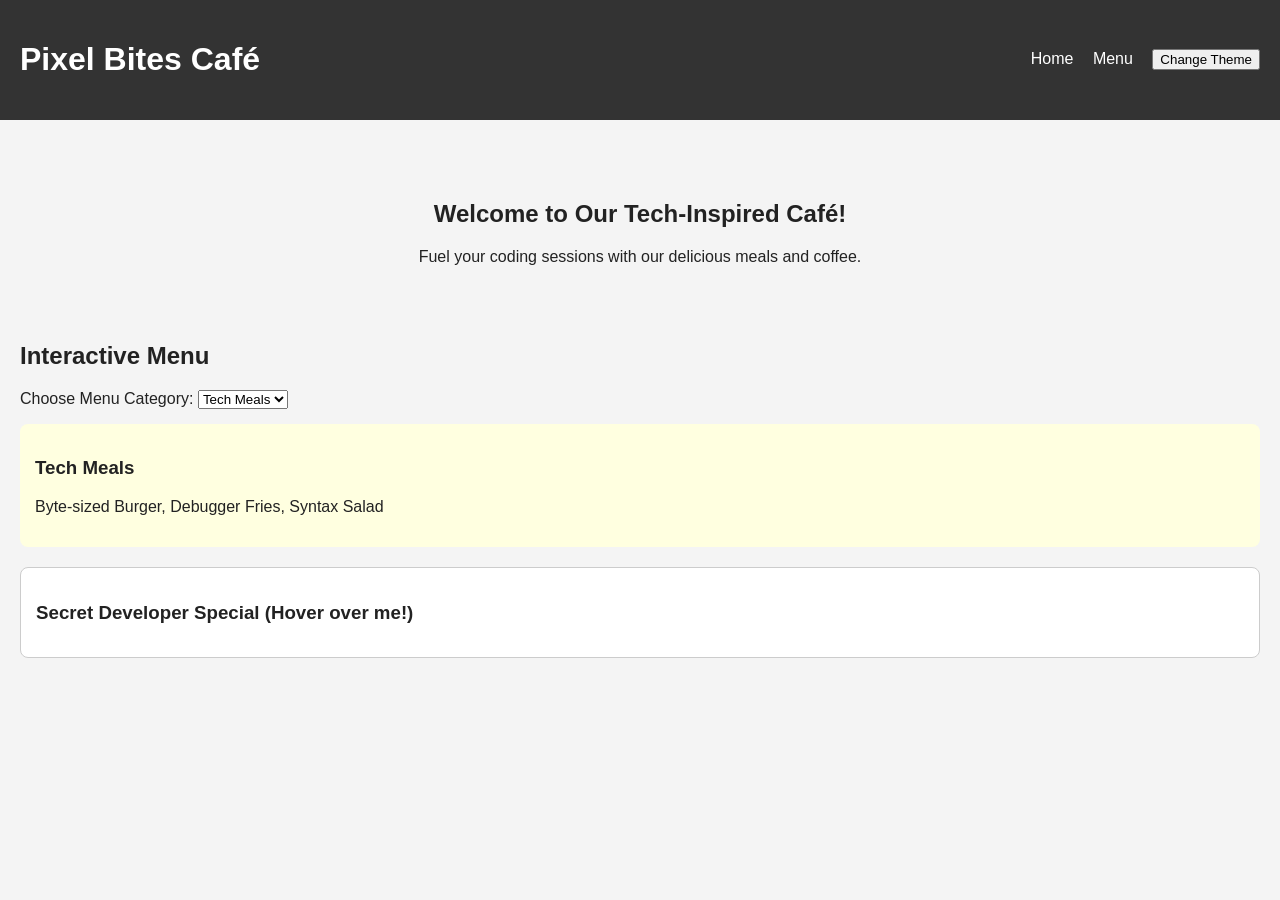
==== index.html @ d7da6fb1 "Add Lab 3 restaurant website files" ====
<!DOCTYPE html>
<html lang="en">
<head>
    <meta charset="UTF-8">
    <meta name="viewport" content="width=device-width, initial-scale=1.0">
    <title>Pixel Bites Café</title>
    <link rel="stylesheet" href="style.css">
</head>
<body>

    <!-- Header & Navigation -->
    <header>
        <h1>Pixel Bites Café</h1>
        <nav>
            <a href="#home">Home</a>
            <a href="#menu">Menu</a>
            <button onclick="toggleDarkMode()">Change Theme</button>
        </nav>
    </header>

    <!-- Home Section -->
    <main id="home">
        <section class="hero">
            <h2 id="headline">Welcome to Our Tech-Inspired Café!</h2>
            <p>Fuel your coding sessions with our delicious meals and coffee.</p>
        </section>

        <!-- Menu Section with Interactive Events -->
        <section id="menu">
            <h2>Interactive Menu</h2>
            
            <!-- Event 1: onchange dropdown -->
            <label for="menuSelect">Choose Menu Category:</label>
            <select id="menuSelect" onchange="changeMenuCategory()">
                <option value="Meals">Tech Meals</option>
                <option value="Drinks">Beverages</option>
            </select>

            <div id="menuDisplay" class="menu-box">
                <h3 id="categoryTitle">Tech Meals</h3>
                <p id="menuItems">Byte-sized Burger, Debugger Fries, Syntax Salad</p>
            </div>

            <!-- Events 2 & 3: onmouseover and onmouseout -->
            <div id="specialCard" class="card" onmouseover="showSecret()" onmouseout="hideSecret()">
                <h3>Secret Developer Special (Hover over me!)</h3>
                <p id="secretText" style="display: none;">Loaded Code-Coffee with Extra RAM-Syrup!</p>
            </div>
        </section>
    </main>

    <!-- External Script Link -->
    <script src="script.js"></script>
</body>
</html>
---- style.css ----
:root {
    --primary-color: #ff5722;
    --secondary-color: #333333;
    --bg-color: #f4f4f4;
    --card-bg: #ffffff;
    --text-color: #222222;
}

body {
    font-family: Arial, sans-serif;
    background-color: var(--bg-color);
    color: var(--text-color);
    margin: 0;
    padding: 0;
}

header {
    background-color: var(--secondary-color);
    color: #ffffff;
    padding: 20px;
    display: flex;
    justify-content: space-between;
    align-items: center;
}

header nav a {
    color: #ffffff;
    margin-right: 15px;
    text-decoration: none;
}

main {
    padding: 20px;
}

.hero {
    text-align: center;
    padding: 40px;
}

.menu-box {
    background-color: lightyellow;
    padding: 15px;
    border-radius: 8px;
    margin-top: 15px;
}

.card {
    background-color: var(--card-bg);
    padding: 15px;
    border: 1px solid #ccc;
    border-radius: 8px;
    margin-top: 20px;
    cursor: pointer;
}
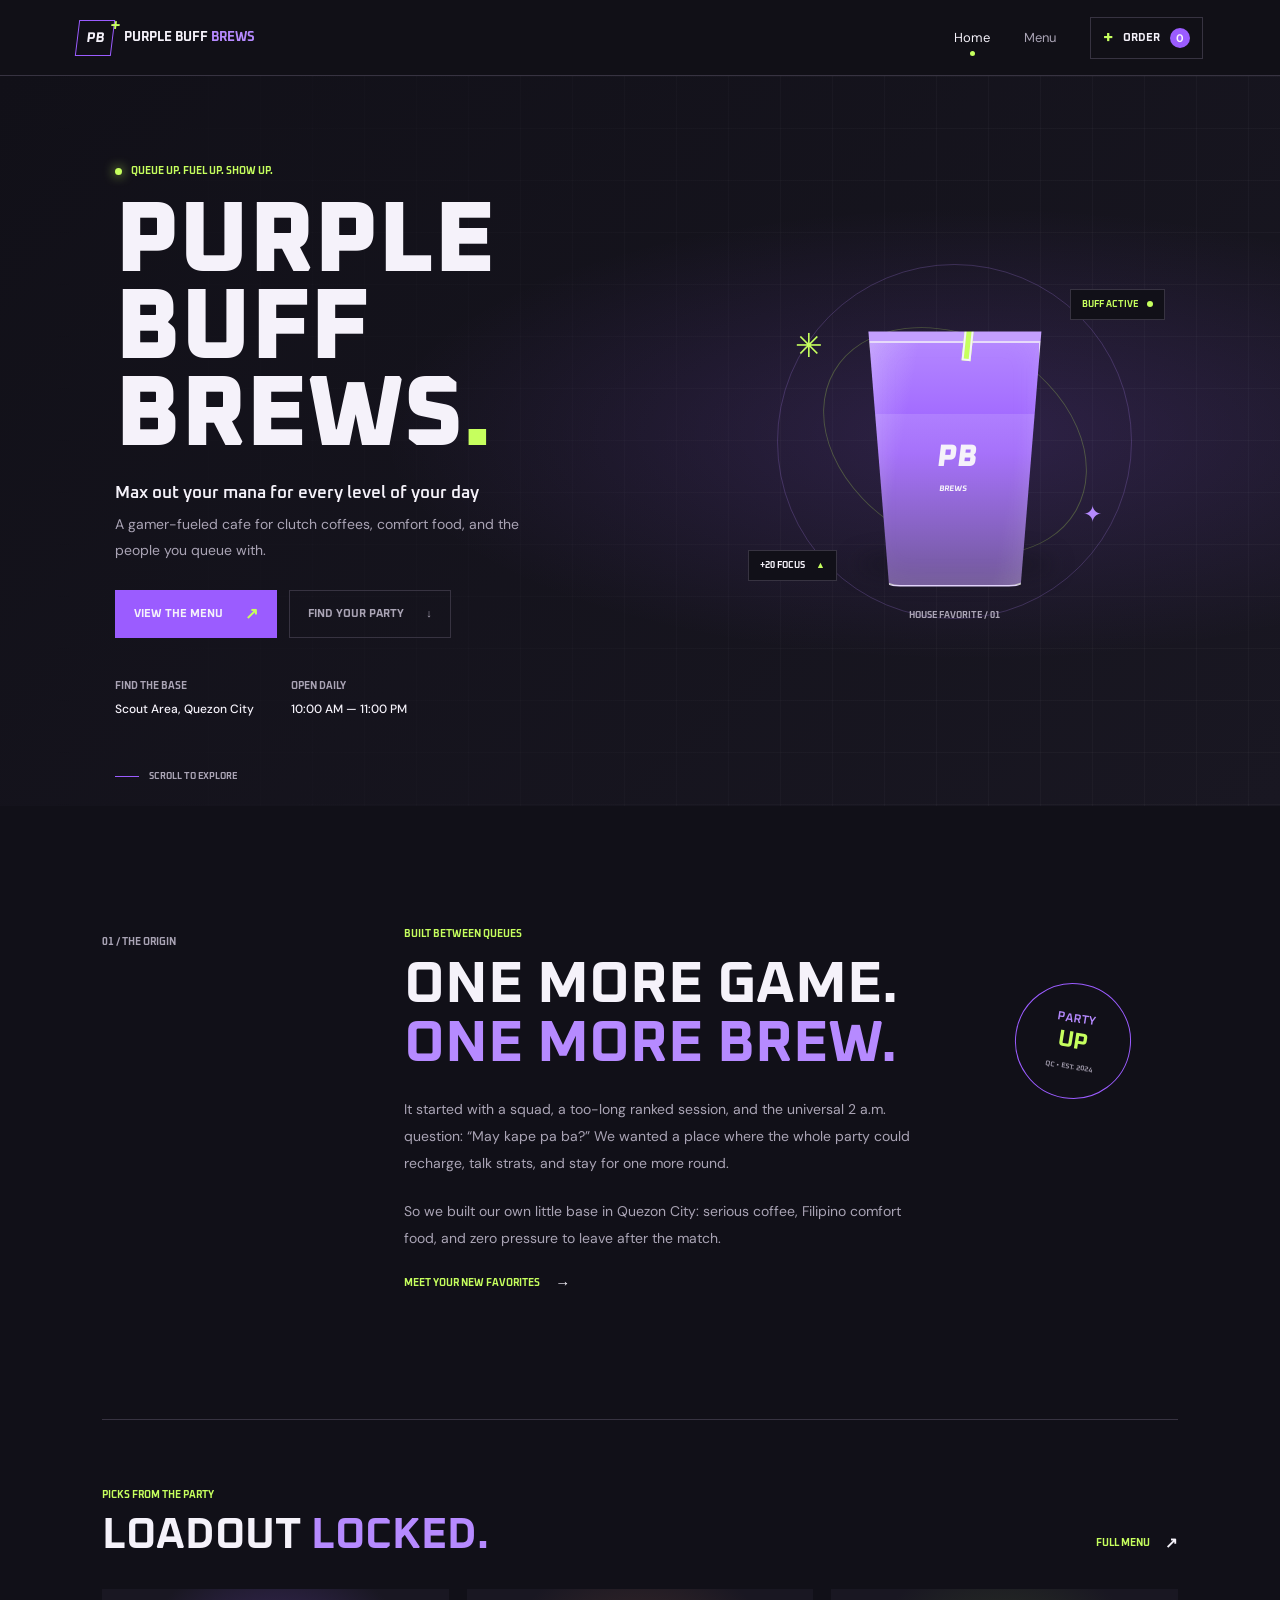
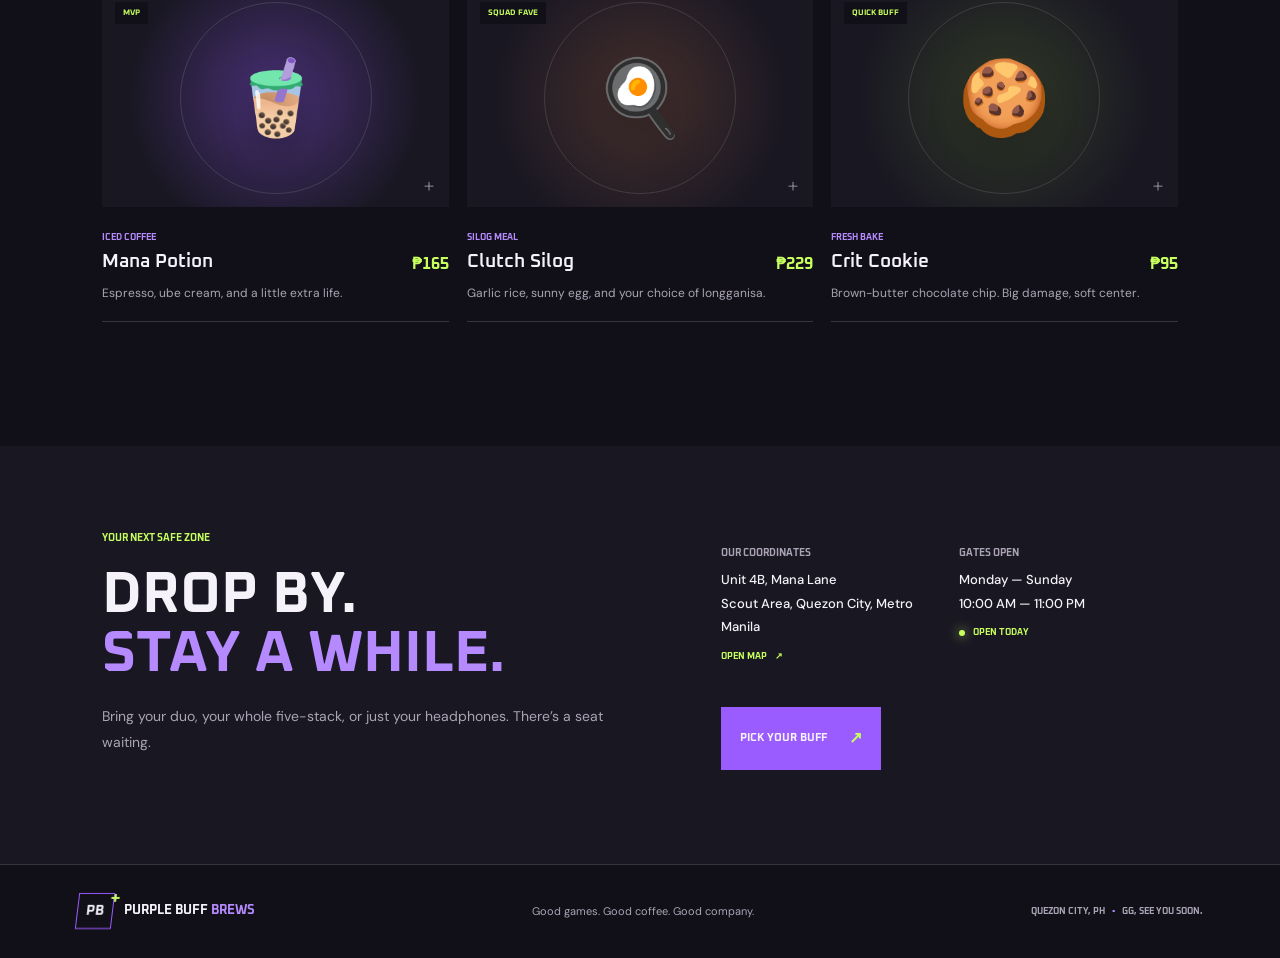
==== commit 9bf54ff7: "Updated hero text, menu categories, product list, checkout styling, and cart actions." ====
--- a/index.html
+++ b/index.html
@@ -3,53 +3,111 @@
 <head>
     <meta charset="UTF-8">
     <meta name="viewport" content="width=device-width, initial-scale=1.0">
-    <title>Pixel Bites Café</title>
+    <meta name="theme-color" content="#111018">
+    <meta name="description" content="Purple Buff Brews is a gamer-fueled cafe in Quezon City. Coffee, comfort food, and one more queue.">
+    <title>Purple Buff Brews | Mana for the next match</title>
+    <link rel="preconnect" href="https://fonts.googleapis.com">
+    <link rel="preconnect" href="https://fonts.gstatic.com" crossorigin>
+    <link href="https://fonts.googleapis.com/css2?family=DM+Sans:wght@400;500;600;700&family=Oxanium:wght@500;600;700;800&display=swap" rel="stylesheet">
     <link rel="stylesheet" href="style.css">
 </head>
 <body>
-
-    <!-- Header & Navigation -->
-    <header>
-        <h1>Pixel Bites Café</h1>
-        <nav>
-            <a href="#home">Home</a>
-            <a href="#menu">Menu</a>
-            <button onclick="toggleDarkMode()">Change Theme</button>
+    <header class="site-header">
+        <a class="brand-lockup" href="index.html" aria-label="Purple Buff Brews home">
+            <span class="brand-mark" aria-hidden="true">PB<span>+</span></span>
+            <span class="brand-name">PURPLE BUFF <b>BREWS</b></span>
+        </a>
+        <button class="nav-toggle" id="nav-toggle" type="button" aria-label="Toggle navigation" aria-expanded="false" onclick="toggleMobileMenu()">
+            <span></span><span></span><span></span>
+        </button>
+        <nav class="site-nav" id="main-nav" aria-label="Main navigation">
+            <a class="nav-link nav-link-active" href="index.html">Home</a>
+            <a class="nav-link" href="menu.html">Menu</a>
+            <a class="nav-cart" href="menu.html#order-panel" aria-label="View your order"><span aria-hidden="true">+</span> ORDER <b id="order-count">0</b></a>
         </nav>
     </header>
 
-    <!-- Home Section -->
-    <main id="home">
-        <section class="hero">
-            <h2 id="headline">Welcome to Our Tech-Inspired Café!</h2>
-            <p>Fuel your coding sessions with our delicious meals and coffee.</p>
+    <main>
+        <section class="hero" id="home">
+            <div class="hero-copy">
+                <p class="eyebrow"><span class="status-dot"></span> QUEUE UP. FUEL UP. SHOW UP.</p>
+                <h1>PURPLE<br><span>BUFF</span> BREWS<span class="hero-period">.</span></h1>
+                <p class="hero-tagline">Max out your mana for every level of your day</p>
+                <p class="hero-description">A gamer-fueled cafe for clutch coffees, comfort food, and the people you queue with.</p>
+                <div class="hero-actions">
+                    <a class="button button-primary" href="menu.html">VIEW THE MENU <span aria-hidden="true">↗</span></a>
+                    <a class="button button-quiet" href="#visit">FIND YOUR PARTY <span aria-hidden="true">↓</span></a>
+                </div>
+                <div class="hero-meta">
+                    <div><span class="meta-label">FIND THE BASE</span><strong>Scout Area, Quezon City</strong></div>
+                    <div><span class="meta-label">OPEN DAILY</span><strong>10:00 AM — 11:00 PM</strong></div>
+                </div>
+            </div>
+            <div class="hero-art" aria-label="Illustration of an iced purple cafe drink" role="img">
+                <div class="art-orbit orbit-one"></div><div class="art-orbit orbit-two"></div>
+                <span class="art-spark spark-one">✳</span><span class="art-spark spark-two">✦</span>
+                <span class="art-label label-top">BUFF ACTIVE <i></i></span>
+                <div class="drink-shadow"></div>
+                <div class="drink-cup"><div class="cup-lid"></div><div class="cup-straw"></div><div class="cup-logo">PB<br><small>BREWS</small></div><div class="cup-drink"></div></div>
+                <span class="art-label label-bottom">+20 FOCUS <b>▲</b></span>
+                <span class="art-caption">HOUSE FAVORITE / 01</span>
+            </div>
+            <a class="scroll-cue" href="#story"><span></span> SCROLL TO EXPLORE</a>
         </section>
 
-        <!-- Menu Section with Interactive Events -->
-        <section id="menu">
-            <h2>Interactive Menu</h2>
-            
-            <!-- Event 1: onchange dropdown -->
-            <label for="menuSelect">Choose Menu Category:</label>
-            <select id="menuSelect" onchange="changeMenuCategory()">
-                <option value="Meals">Tech Meals</option>
-                <option value="Drinks">Beverages</option>
-            </select>
+        <section class="story-section section-shell" id="story">
+            <div class="section-index">01 / THE ORIGIN</div>
+            <div class="story-content">
+                <p class="eyebrow">BUILT BETWEEN QUEUES</p>
+                <h2>ONE MORE GAME.<br><span>ONE MORE BREW.</span></h2>
+                <p>It started with a squad, a too-long ranked session, and the universal 2 a.m. question: “May kape pa ba?” We wanted a place where the whole party could recharge, talk strats, and stay for one more round.</p>
+                <p>So we built our own little base in Quezon City: serious coffee, Filipino comfort food, and zero pressure to leave after the match.</p>
+                <a class="text-link" href="menu.html">MEET YOUR NEW FAVORITES <span aria-hidden="true">→</span></a>
+            </div>
+            <div class="story-stamp" aria-hidden="true"><span>PARTY</span><b>UP</b><small>QC • EST. 2024</small></div>
+        </section>
 
-            <div id="menuDisplay" class="menu-box">
-                <h3 id="categoryTitle">Tech Meals</h3>
-                <p id="menuItems">Byte-sized Burger, Debugger Fries, Syntax Salad</p>
+        <section class="featured-section section-shell" id="featured">
+            <div class="section-heading">
+                <div><p class="eyebrow">PICKS FROM THE PARTY</p><h2>LOADOUT <span>LOCKED.</span></h2></div>
+                <a class="text-link" href="menu.html">FULL MENU <span aria-hidden="true">↗</span></a>
             </div>
+            <div class="featured-grid">
+                <a class="featured-card" href="menu.html#mana-potion">
+                    <div class="featured-visual visual-coffee"><span class="visual-tag">MVP</span><span class="food-emoji" aria-hidden="true">🧋</span><span class="visual-crosshair" aria-hidden="true">+</span></div>
+                    <div class="featured-info"><div><span class="item-type">ICED COFFEE</span><h3>Mana Potion</h3></div><span class="item-price">₱165</span></div>
+                    <p>Espresso, ube cream, and a little extra life.</p>
+                </a>
+                <a class="featured-card" href="menu.html#clutch-silog">
+                    <div class="featured-visual visual-meal"><span class="visual-tag">SQUAD FAVE</span><span class="food-emoji" aria-hidden="true">🍳</span><span class="visual-crosshair" aria-hidden="true">+</span></div>
+                    <div class="featured-info"><div><span class="item-type">SILOG MEAL</span><h3>Clutch Silog</h3></div><span class="item-price">₱229</span></div>
+                    <p>Garlic rice, sunny egg, and your choice of longganisa.</p>
+                </a>
+                <a class="featured-card" href="menu.html#crit-cookie">
+                    <div class="featured-visual visual-snack"><span class="visual-tag">QUICK BUFF</span><span class="food-emoji" aria-hidden="true">🍪</span><span class="visual-crosshair" aria-hidden="true">+</span></div>
+                    <div class="featured-info"><div><span class="item-type">FRESH BAKE</span><h3>Crit Cookie</h3></div><span class="item-price">₱95</span></div>
+                    <p>Brown-butter chocolate chip. Big damage, soft center.</p>
+                </a>
+            </div>
+        </section>
 
-            <!-- Events 2 & 3: onmouseover and onmouseout -->
-            <div id="specialCard" class="card" onmouseover="showSecret()" onmouseout="hideSecret()">
-                <h3>Secret Developer Special (Hover over me!)</h3>
-                <p id="secretText" style="display: none;">Loaded Code-Coffee with Extra RAM-Syrup!</p>
+        <section class="visit-section" id="visit">
+            <div class="visit-inner section-shell">
+                <div class="visit-copy"><p class="eyebrow">YOUR NEXT SAFE ZONE</p><h2>DROP BY.<br><span>STAY A WHILE.</span></h2><p>Bring your duo, your whole five-stack, or just your headphones. There’s a seat waiting.</p></div>
+                <div class="visit-details">
+                    <div class="detail-block"><span class="meta-label">OUR COORDINATES</span><strong>Unit 4B, Mana Lane<br>Scout Area, Quezon City, Metro Manila</strong><a href="https://maps.google.com/?q=Scout+Area+Quezon+City" target="_blank" rel="noreferrer">OPEN MAP <span aria-hidden="true">↗</span></a></div>
+                    <div class="detail-block"><span class="meta-label">GATES OPEN</span><strong>Monday — Sunday<br>10:00 AM — 11:00 PM</strong><span class="open-note"><i></i> OPEN TODAY</span></div>
+                    <a class="button button-primary visit-button" href="menu.html">PICK YOUR BUFF <span aria-hidden="true">↗</span></a>
+                </div>
             </div>
         </section>
     </main>
 
-    <!-- External Script Link -->
+    <footer class="site-footer">
+        <a class="brand-lockup" href="index.html" aria-label="Purple Buff Brews home"><span class="brand-mark" aria-hidden="true">PB<span>+</span></span><span class="brand-name">PURPLE BUFF <b>BREWS</b></span></a>
+        <p>Good games. Good coffee. Good company.</p>
+        <span class="footer-note">QUEZON CITY, PH <b>•</b> GG, SEE YOU SOON.</span>
+    </footer>
     <script src="script.js"></script>
 </body>
 </html>
--- a/style.css
+++ b/style.css
@@ -1,55 +1,285 @@
 :root {
-    --primary-color: #ff5722;
-    --secondary-color: #333333;
-    --bg-color: #f4f4f4;
-    --card-bg: #ffffff;
-    --text-color: #222222;
+    --color-purple: #9b5cff;
+    --color-purple-bright: #b68aff;
+    --color-bg: #111018;
+    --color-bg-raised: #191722;
+    --color-card: #1d1a27;
+    --color-accent: #c6ff5e;
+    --color-accent-warm: #ff9b70;
+    --color-text: #f5f2fa;
+    --color-muted: #aaa4b5;
+    --color-line: #373341;
+    --color-grid: color-mix(in srgb, var(--color-text) 3%, transparent);
+    --font-display: 'Oxanium', sans-serif;
+    --font-body: 'DM Sans', sans-serif;
+    --radius-small: 4px;
+    --radius-card: 8px;
+    --shadow-glow: 0 0 32px color-mix(in srgb, var(--color-purple) 24%, transparent);
+    --content-width: 1180px;
 }
 
-body {
-    font-family: Arial, sans-serif;
-    background-color: var(--bg-color);
-    color: var(--text-color);
-    margin: 0;
-    padding: 0;
+* { box-sizing: border-box; }
+html { scroll-behavior: smooth; scroll-padding-top: 86px; }
+body { margin: 0; background: var(--color-bg); color: var(--color-text); font-family: var(--font-body); animation: page-enter 600ms ease both; }
+a { color: inherit; text-decoration: none; }
+button, input, select { font: inherit; }
+button, a, input, select { -webkit-tap-highlight-color: transparent; }
+::selection { background: var(--color-purple); color: var(--color-text); }
+
+.site-header { position: sticky; z-index: 20; top: 0; display: flex; align-items: center; justify-content: space-between; min-height: 76px; padding: 0 max(6vw, calc((100vw - var(--content-width)) / 2)); border-bottom: 1px solid var(--color-line); background: color-mix(in srgb, var(--color-bg) 94%, transparent); backdrop-filter: blur(16px); }
+.brand-lockup { display: inline-flex; align-items: center; gap: 11px; }
+.brand-mark { position: relative; display: grid; place-items: center; width: 36px; height: 36px; border: 1px solid var(--color-purple); color: var(--color-text); font: 700 14px var(--font-display); transform: skew(-7deg); }
+.brand-mark span { position: absolute; top: -8px; right: -7px; color: var(--color-accent); font: 700 17px var(--font-body); }
+.brand-name { font: 700 13px var(--font-display); letter-spacing: 0; }
+.brand-name b { color: var(--color-purple-bright); }
+.site-nav { display: flex; align-items: center; gap: 34px; }
+.nav-link { color: var(--color-muted); font-size: 13px; transition: color 180ms ease; }
+.nav-link:hover, .nav-link-active { color: var(--color-text); }
+.nav-link-active::after { display: block; width: 5px; height: 5px; margin: 5px auto -10px; border-radius: 50%; background: var(--color-accent); content: ''; }
+.nav-cart { display: inline-flex; align-items: center; gap: 10px; padding: 10px 12px; border: 1px solid var(--color-line); color: var(--color-text); font: 700 11px var(--font-display); }
+.nav-cart > span { color: var(--color-accent); font-size: 18px; line-height: 10px; }
+.nav-cart b { display: grid; place-items: center; min-width: 20px; height: 20px; border-radius: 50%; background: var(--color-purple); font: 700 11px var(--font-body); }
+.nav-toggle { display: none; }
+
+.hero { position: relative; display: flex; align-items: center; justify-content: space-between; gap: 50px; min-height: min(730px, calc(100vh - 76px)); padding: 76px max(9vw, calc((100vw - var(--content-width)) / 2)); overflow: hidden; background: radial-gradient(ellipse at 76% 49%, color-mix(in srgb, var(--color-purple) 18%, transparent), transparent 43%), linear-gradient(135deg, var(--color-bg), var(--color-bg-raised)); }
+.hero::before { position: absolute; inset: 0; background-image: linear-gradient(var(--color-grid) 1px, transparent 1px), linear-gradient(90deg, var(--color-grid) 1px, transparent 1px); background-size: 52px 52px; mask-image: linear-gradient(90deg, transparent, var(--color-text) 75%); content: ''; pointer-events: none; }
+.hero-copy { position: relative; z-index: 1; width: min(56%, 610px); }
+.eyebrow, .meta-label, .item-type, .section-index { color: var(--color-muted); font: 700 10px var(--font-display); letter-spacing: 0; }
+.eyebrow { display: flex; align-items: center; gap: 9px; margin: 0 0 21px; color: var(--color-accent); }
+.status-dot, .open-note i { width: 7px; height: 7px; border-radius: 50%; background: var(--color-accent); box-shadow: 0 0 12px var(--color-accent); }
+.hero h1 { margin: 0; font: 800 clamp(56px, 8vw, 100px)/.87 var(--font-display); letter-spacing: 0; }
+.hero h1 > span:first-child { color: var(--color-purple-bright); }
+.hero-period { color: var(--color-accent); }
+.hero-tagline { margin: 23px 0 8px; color: var(--color-text); font: 600 17px var(--font-display); }
+.hero-description { max-width: 420px; margin: 0; color: var(--color-muted); font-size: 14px; line-height: 1.8; }
+.hero-actions { display: flex; flex-wrap: wrap; gap: 12px; margin-top: 27px; }
+.button { display: inline-flex; align-items: center; justify-content: center; gap: 22px; min-height: 48px; padding: 0 18px; border: 1px solid transparent; font: 700 11px var(--font-display); transition: transform 180ms ease, box-shadow 180ms ease, background 180ms ease; }
+.button:hover { transform: translateY(-3px); box-shadow: var(--shadow-glow); }
+.button-primary { background: var(--color-purple); color: var(--color-text); }
+.button-primary:hover { background: var(--color-purple-bright); }
+.button-primary span { color: var(--color-accent); font-size: 16px; }
+.button-quiet { border-color: var(--color-line); color: var(--color-muted); }
+.button-quiet:hover { border-color: var(--color-purple); color: var(--color-text); }
+.hero-meta { display: flex; gap: 37px; margin-top: 42px; }
+.hero-meta > div, .detail-block { display: flex; flex-direction: column; gap: 8px; }
+.hero-meta strong { font-size: 12px; font-weight: 500; }
+.hero-art { position: relative; display: grid; place-items: center; flex: 0 0 40%; min-height: 425px; }
+.art-orbit { position: absolute; width: min(31vw, 355px); aspect-ratio: 1; border: 1px solid color-mix(in srgb, var(--color-purple-bright) 22%, transparent); border-radius: 50%; }
+.orbit-two { width: min(25vw, 280px); border-color: color-mix(in srgb, var(--color-accent) 25%, transparent); transform: rotate(30deg) scaleY(.74); }
+.drink-shadow { position: absolute; bottom: 77px; width: 200px; height: 25px; border-radius: 50%; background: color-mix(in srgb, var(--color-bg) 45%, transparent); filter: blur(11px); }
+.drink-cup { position: relative; z-index: 1; width: 173px; height: 255px; margin-top: 36px; border: 2px solid color-mix(in srgb, var(--color-text) 69%, transparent); border-top: 0; border-radius: 10px 10px 32px 32px; background: linear-gradient(100deg, color-mix(in srgb, var(--color-text) 25%, transparent), transparent 24% 78%, color-mix(in srgb, var(--color-text) 13%, transparent)), linear-gradient(180deg, var(--color-purple-bright), var(--color-purple) 48%, color-mix(in srgb, var(--color-purple) 60%, var(--color-bg))); box-shadow: 24px 32px 50px color-mix(in srgb, var(--color-bg) 35%, transparent), inset 0 0 30px color-mix(in srgb, var(--color-text) 10%, transparent); clip-path: polygon(0 0,100% 0,88% 100%,12% 100%); }
+.cup-drink { position: absolute; inset: 82px 0 0; background: linear-gradient(180deg, color-mix(in srgb, var(--color-text) 14%, transparent), color-mix(in srgb, var(--color-accent) 14%, transparent)); }
+.cup-lid { position: absolute; top: -9px; left: -4%; width: 108%; height: 20px; border: 2px solid color-mix(in srgb, var(--color-text) 72%, transparent); border-radius: 5px; background: color-mix(in srgb, var(--color-purple-bright) 80%, var(--color-text)); }
+.cup-straw { position: absolute; z-index: 2; top: -76px; left: 57%; width: 9px; height: 105px; border: 2px solid var(--color-text); background: var(--color-accent); transform: rotate(6deg); }
+.cup-logo { position: absolute; z-index: 3; top: 114px; left: 50%; color: var(--color-text); font: 800 31px/.8 var(--font-display); text-align: center; transform: translateX(-50%) skew(-7deg); }
+.cup-logo small { font: 700 8px var(--font-display); }
+.art-label { position: absolute; z-index: 2; padding: 9px 11px; border: 1px solid var(--color-line); background: var(--color-bg); font: 700 9px var(--font-display); }
+.label-top { top: 60px; right: 0; color: var(--color-accent); }
+.label-top i { display: inline-block; width: 6px; height: 6px; margin-left: 7px; border-radius: 50%; background: var(--color-accent); }
+.label-bottom { bottom: 73px; left: 3px; color: var(--color-text); }
+.label-bottom b { margin-left: 9px; color: var(--color-accent); }
+.art-spark { position: absolute; color: var(--color-accent); }
+.spark-one { top: 95px; left: 12%; font-size: 33px; }
+.spark-two { right: 15%; bottom: 125px; color: var(--color-purple-bright); font-size: 23px; }
+.art-caption { position: absolute; bottom: 33px; color: var(--color-muted); font: 700 9px var(--font-display); }
+.scroll-cue { position: absolute; bottom: 24px; left: max(9vw, calc((100vw - var(--content-width)) / 2)); display: flex; align-items: center; gap: 10px; color: var(--color-muted); font: 700 9px var(--font-display); }
+.scroll-cue span { width: 24px; height: 1px; background: var(--color-purple); }
+
+.section-shell { width: min(var(--content-width), 84%); margin: 0 auto; }
+.story-section { position: relative; display: grid; grid-template-columns: 1fr 2fr .8fr; gap: 40px; align-items: start; padding-top: 122px; padding-bottom: 126px; }
+.section-index { padding-top: 8px; }
+.story-content { max-width: 630px; }
+.story-content .eyebrow { margin-bottom: 15px; }
+.story-content h2, .section-heading h2, .visit-copy h2, .menu-intro h1 { margin: 0; font: 700 clamp(36px, 5vw, 58px)/1.02 var(--font-display); }
+.story-content h2 span, .section-heading h2 span, .visit-copy h2 span { color: var(--color-purple-bright); }
+.story-content > p:not(.eyebrow), .visit-copy > p:not(.eyebrow) { max-width: 530px; color: var(--color-muted); font-size: 14px; line-height: 1.9; }
+.story-content > p:not(.eyebrow) { margin: 22px 0 0; }
+.text-link { display: inline-flex; align-items: center; gap: 15px; margin-top: 23px; color: var(--color-accent); font: 700 10px var(--font-display); }
+.text-link span { color: var(--color-text); font-size: 15px; transition: transform 180ms ease; }
+.text-link:hover span { transform: translateX(4px); }
+.story-stamp { display: flex; flex-direction: column; align-items: center; justify-content: center; width: 116px; height: 116px; margin: 55px auto 0; border: 1px solid var(--color-purple); border-radius: 50%; color: var(--color-purple-bright); font: 600 12px var(--font-display); transform: rotate(9deg); }
+.story-stamp b { color: var(--color-accent); font-size: 23px; }
+.story-stamp small { margin-top: 6px; color: var(--color-muted); font-size: 7px; }
+.featured-section { padding-top: 69px; padding-bottom: 124px; border-top: 1px solid var(--color-line); }
+.section-heading { display: flex; align-items: end; justify-content: space-between; margin-bottom: 31px; }
+.section-heading .eyebrow { margin-bottom: 12px; }
+.section-heading h2 { font-size: 43px; }
+.section-heading > .text-link { margin-bottom: 5px; }
+.featured-grid { display: grid; grid-template-columns: repeat(3, 1fr); gap: 18px; }
+.featured-card { min-width: 0; padding-bottom: 18px; border-bottom: 1px solid var(--color-line); transition: transform 200ms ease, border-color 200ms ease; }
+.featured-card:hover { transform: translateY(-5px); border-color: var(--color-purple); }
+.featured-visual { position: relative; display: grid; place-items: center; min-height: 218px; overflow: hidden; }
+.featured-visual::before { position: absolute; width: 190px; height: 190px; border: 1px solid color-mix(in srgb, var(--color-text) 13%, transparent); border-radius: 50%; content: ''; }
+.visual-coffee { background: radial-gradient(circle at center, color-mix(in srgb, var(--color-purple) 42%, var(--color-bg)), var(--color-bg-raised) 72%); }
+.visual-meal { background: radial-gradient(circle at center, color-mix(in srgb, var(--color-accent-warm) 23%, var(--color-bg)), var(--color-bg-raised) 72%); }
+.visual-snack { background: radial-gradient(circle at center, color-mix(in srgb, var(--color-accent) 18%, var(--color-bg)), var(--color-bg-raised) 72%); }
+.food-emoji { position: relative; z-index: 1; font-size: 74px; filter: drop-shadow(0 15px 16px color-mix(in srgb, var(--color-bg) 35%, transparent)); transition: transform 200ms ease; }
+.featured-card:hover .food-emoji { transform: scale(1.09) rotate(-5deg); }
+.visual-tag { position: absolute; top: 13px; left: 13px; padding: 6px 8px; background: var(--color-bg); color: var(--color-accent); font: 700 8px var(--font-display); }
+.visual-crosshair { position: absolute; right: 15px; bottom: 9px; color: color-mix(in srgb, var(--color-text) 45%, transparent); font: 300 20px var(--font-body); }
+.featured-info { display: flex; align-items: end; justify-content: space-between; gap: 10px; margin-top: 17px; }
+.item-type { color: var(--color-purple-bright); font-size: 9px; }
+.featured-info h3 { margin: 5px 0 0; font: 600 19px var(--font-display); }
+.item-price { color: var(--color-accent); font: 700 16px var(--font-display); white-space: nowrap; }
+.featured-card > p { margin: 10px 0 0; color: var(--color-muted); font-size: 12px; line-height: 1.6; }
+
+.visit-section { background: var(--color-bg-raised); }
+.visit-inner { display: grid; grid-template-columns: 1.2fr 1fr; gap: 70px; padding-top: 86px; padding-bottom: 94px; }
+.visit-copy h2 { font-size: clamp(40px, 5vw, 58px); }
+.visit-copy > p:not(.eyebrow) { margin-top: 18px; }
+.visit-details { display: grid; grid-template-columns: 1fr 1fr; gap: 30px 20px; padding-top: 15px; }
+.detail-block strong { font-size: 13px; font-weight: 500; line-height: 1.8; }
+.detail-block a, .open-note { color: var(--color-accent); font: 700 9px var(--font-display); }
+.detail-block a { margin-top: 4px; }
+.detail-block a span { margin-left: 6px; }
+.open-note { display: flex; align-items: center; gap: 8px; margin-top: 4px; }
+.open-note i { width: 6px; height: 6px; }
+.visit-button { grid-column: 1 / -1; justify-self: start; }
+.site-footer { display: flex; align-items: center; justify-content: space-between; gap: 20px; min-height: 94px; padding: 20px max(6vw, calc((100vw - var(--content-width)) / 2)); border-top: 1px solid var(--color-line); }
+.site-footer > p { color: var(--color-muted); font-size: 11px; }
+.footer-note { color: var(--color-muted); font: 700 9px var(--font-display); }
+.footer-note b { padding: 0 5px; color: var(--color-purple-bright); }
+
+.menu-main { min-height: 70vh; }
+.menu-intro { display: flex; align-items: end; justify-content: space-between; gap: 30px; padding-top: 76px; padding-bottom: 39px; }
+.menu-intro .eyebrow { margin-bottom: 14px; }
+.menu-intro h1 { font-size: clamp(48px, 7vw, 76px); }
+.menu-intro h1 span { color: var(--color-purple-bright); }
+.menu-intro > p { max-width: 310px; margin: 0 0 4px; color: var(--color-muted); font-size: 13px; line-height: 1.8; }
+.menu-controls { display: flex; align-items: center; justify-content: space-between; gap: 16px; padding: 17px 0; border-top: 1px solid var(--color-line); border-bottom: 1px solid var(--color-line); }
+.control-group { display: flex; align-items: center; gap: 10px; }
+.control-group label { color: var(--color-muted); font: 700 9px var(--font-display); }
+.control-group select, .control-group input { height: 40px; border: 1px solid var(--color-line); border-radius: var(--radius-small); outline: 0; background: var(--color-bg-raised); color: var(--color-text); }
+.control-group select { min-width: 142px; padding: 0 28px 0 11px; }
+.control-group input { width: 205px; padding: 0 12px; font-size: 12px; }
+.control-group input::placeholder { color: var(--color-muted); }
+.control-group select:focus, .control-group input:focus, .search-active { border-color: var(--color-purple) !important; box-shadow: 0 0 0 2px color-mix(in srgb, var(--color-purple) 13%, transparent); }
+.filter-status { min-height: 13px; margin: 17px 0 13px; color: var(--color-muted); font: 600 10px var(--font-display); }
+.menu-grid { display: grid; grid-template-columns: repeat(3, minmax(0, 1fr)); gap: 16px; padding-bottom: 55px; }
+.menu-card { display: flex; flex-direction: column; min-width: 0; overflow: hidden; border: 1px solid var(--color-line); border-radius: var(--radius-card); background: var(--color-card); transition: transform 180ms ease, border-color 180ms ease, box-shadow 180ms ease; }
+.menu-card:hover, .menu-card.card-hovered { transform: translateY(-5px); border-color: var(--color-purple); box-shadow: var(--shadow-glow); }
+.menu-card[hidden] { display: none; }
+.menu-card-art { position: relative; display: grid; place-items: center; min-height: 146px; overflow: hidden; background: radial-gradient(circle at 50% 58%, color-mix(in srgb, var(--color-purple) 38%, transparent), transparent 55%), var(--color-bg-raised); }
+.menu-card-art::after { position: absolute; width: 112px; height: 112px; border: 1px solid color-mix(in srgb, var(--color-text) 16%, transparent); border-radius: 50%; content: ''; }
+.menu-card-art > span:first-child { position: relative; z-index: 1; font-size: 57px; filter: drop-shadow(0 12px 10px color-mix(in srgb, var(--color-bg) 35%, transparent)); transition: transform 180ms ease; }
+.menu-card:hover .menu-card-art > span:first-child { transform: scale(1.1) rotate(-4deg); }
+.card-category { position: absolute; z-index: 2; top: 11px; left: 11px; padding: 5px 7px; background: var(--color-bg); color: var(--color-purple-bright); font: 700 8px var(--font-display); }
+.menu-card-body { display: flex; flex: 1; flex-direction: column; padding: 15px; }
+.menu-card-heading { display: flex; align-items: start; justify-content: space-between; gap: 8px; }
+.menu-card h2 { margin: 0; font: 600 17px var(--font-display); }
+.menu-card-price { color: var(--color-accent); font: 700 14px var(--font-display); white-space: nowrap; }
+.menu-card-description { max-height: 0; margin: 0; overflow: hidden; color: var(--color-muted); font-size: 11px; line-height: 1.6; opacity: 0; transition: max-height 180ms ease, opacity 180ms ease, margin 180ms ease; }
+.menu-card-description.description-visible { max-height: 58px; margin-top: 9px; opacity: 1; }
+.menu-card-action { display: flex; align-items: center; justify-content: space-between; gap: 10px; margin-top: auto; padding-top: 16px; }
+.menu-card-action > span { color: var(--color-muted); font: 600 9px var(--font-display); }
+.add-button, .clear-button, .checkout-button { min-height: 34px; padding: 0 10px; border: 1px solid var(--color-purple); border-radius: var(--radius-small); background: transparent; color: var(--color-text); font: 700 9px var(--font-display); cursor: pointer; transition: background 180ms ease, color 180ms ease, transform 180ms ease; }
+.add-button:hover, .menu-card.item-added .add-button { background: var(--color-purple); color: var(--color-text); }
+.add-button:active, .clear-button:active, .checkout-button:active { transform: scale(.96); }
+.order-panel { display: flex; align-items: center; justify-content: space-between; gap: 20px; margin-bottom: 79px; padding: 20px 24px; border: 1px solid var(--color-line); background: var(--color-bg-raised); transition: border-color 180ms ease; }
+.order-panel.order-cleared { border-color: var(--color-accent); }
+.order-copy { display: flex; align-items: center; gap: 16px; }
+.order-icon { display: grid; place-items: center; width: 40px; height: 40px; background: var(--color-purple); color: var(--color-accent); font: 700 19px var(--font-display); }
+.order-copy h2 { margin: 0 0 3px; font: 600 15px var(--font-display); }
+.order-copy p { margin: 0; color: var(--color-muted); font-size: 11px; }
+.order-totals { display: flex; align-items: center; gap: 20px; }
+.order-total { color: var(--color-accent); font: 700 20px var(--font-display); }
+.order-actions { display: flex; align-items: center; gap: 10px; }
+.checkout-button { border-color: var(--color-accent); background: color-mix(in srgb, var(--color-accent) 12%, transparent); color: var(--color-text); box-shadow: none; }
+.checkout-button:hover { background: var(--color-accent); color: var(--color-bg); }
+.clear-button { border-color: color-mix(in srgb, var(--color-line) 72%, var(--color-text) 28%); background: rgba(255, 255, 255, 0.02); color: var(--color-text); }
+.clear-button:hover { border-color: var(--color-accent-warm); background: rgba(255, 255, 255, 0.04); color: var(--color-text); }
+.order-feedback { min-height: 16px; color: var(--color-muted); font-size: 10px; opacity: 0; transition: opacity 180ms ease; }
+.order-feedback.feedback-visible { color: var(--color-accent); opacity: 1; }
+
+@keyframes page-enter { from { opacity: 0; transform: translateY(8px); } to { opacity: 1; transform: translateY(0); } }
+
+@media (max-width: 850px) {
+    .site-header { padding-right: 5%; padding-left: 5%; }
+    .hero { gap: 20px; padding-right: 7%; padding-left: 7%; }
+    .hero-copy { width: 57%; }
+    .hero-art { flex-basis: 38%; transform: scale(.88); }
+    .hero h1 { font-size: clamp(54px, 9vw, 76px); }
+    .section-shell { width: 88%; }
+    .story-section { grid-template-columns: .55fr 2fr .65fr; gap: 22px; }
+    .story-stamp { width: 94px; height: 94px; }
+    .menu-grid { grid-template-columns: repeat(2, minmax(0, 1fr)); }
 }
 
-header {
-    background-color: var(--secondary-color);
-    color: #ffffff;
-    padding: 20px;
-    display: flex;
-    justify-content: space-between;
-    align-items: center;
+@media (max-width: 600px) {
+    html { scroll-padding-top: 70px; }
+    .site-header { min-height: 66px; }
+    .brand-mark { width: 32px; height: 32px; }
+    .brand-name { font-size: 11px; }
+    .nav-toggle { display: flex; flex-direction: column; justify-content: center; gap: 5px; width: 40px; height: 40px; padding: 9px; border: 1px solid var(--color-line); background: transparent; }
+    .nav-toggle span { width: 100%; height: 2px; background: var(--color-text); transition: transform 180ms ease, opacity 180ms ease; }
+    .nav-toggle.toggle-active span:first-child { transform: translateY(7px) rotate(45deg); }
+    .nav-toggle.toggle-active span:nth-child(2) { opacity: 0; }
+    .nav-toggle.toggle-active span:last-child { transform: translateY(-7px) rotate(-45deg); }
+    .site-nav { position: absolute; top: 65px; right: 0; left: 0; display: none; flex-direction: column; align-items: stretch; gap: 0; padding: 8px 5% 17px; border-bottom: 1px solid var(--color-line); background: var(--color-bg); }
+    .site-nav.nav-open { display: flex; animation: page-enter 160ms ease both; }
+    .nav-link { padding: 13px 0; border-bottom: 1px solid var(--color-line); }
+    .nav-link-active::after { display: none; }
+    .nav-cart { justify-content: space-between; margin-top: 12px; }
+    .hero { min-height: auto; flex-direction: column; align-items: stretch; gap: 4px; padding: 59px 7% 74px; }
+    .hero-copy { width: 100%; }
+    .hero h1 { font-size: clamp(57px, 16vw, 82px); }
+    .hero-tagline { margin-top: 18px; font-size: 15px; }
+    .hero-description { max-width: 355px; font-size: 13px; }
+    .hero-meta { gap: 25px; margin-top: 28px; }
+    .hero-meta strong { font-size: 10px; }
+    .hero-meta .meta-label { font-size: 8px; }
+    .hero-art { flex: auto; min-height: 320px; margin: 6px 0 0; transform: scale(.83); }
+    .art-orbit { width: 270px; }
+    .orbit-two { width: 215px; }
+    .drink-shadow { bottom: 47px; }
+    .label-top { top: 27px; right: 5%; }
+    .label-bottom { bottom: 48px; left: 5%; }
+    .art-caption { bottom: 10px; }
+    .scroll-cue { bottom: 19px; left: 7%; }
+    .section-shell { width: 86%; }
+    .story-section { grid-template-columns: 1fr; gap: 17px; padding-top: 73px; padding-bottom: 77px; }
+    .story-stamp { position: absolute; right: 0; bottom: 53px; width: 78px; height: 78px; margin: 0; }
+    .story-stamp b { font-size: 17px; }
+    .story-stamp small { font-size: 6px; }
+    .story-content { padding-right: 6px; }
+    .story-content h2 { font-size: 39px; }
+    .story-content > p:not(.eyebrow), .visit-copy > p:not(.eyebrow) { font-size: 13px; }
+    .featured-section { padding-top: 55px; padding-bottom: 75px; }
+    .section-heading { align-items: start; gap: 8px; }
+    .section-heading h2 { font-size: 32px; }
+    .section-heading > .text-link { gap: 7px; margin-top: 22px; font-size: 8px; white-space: nowrap; }
+    .featured-grid { grid-template-columns: 1fr; gap: 25px; }
+    .featured-visual { min-height: 190px; }
+    .visit-inner { grid-template-columns: 1fr; gap: 29px; padding-top: 64px; padding-bottom: 66px; }
+    .visit-copy h2 { font-size: 42px; }
+    .visit-details { gap: 24px 12px; }
+    .detail-block strong { font-size: 11px; }
+    .site-footer { flex-wrap: wrap; justify-content: space-between; gap: 12px; padding: 22px 7%; }
+    .site-footer > p { order: 3; width: 100%; margin: 0; }
+    .footer-note { font-size: 8px; }
+    .menu-intro { flex-direction: column; align-items: start; gap: 15px; padding-top: 54px; padding-bottom: 25px; }
+    .menu-intro h1 { font-size: 54px; }
+    .menu-intro > p { font-size: 12px; }
+    .menu-controls { flex-wrap: wrap; align-items: stretch; padding: 13px 0; }
+    .control-group { flex: 1 1 100%; justify-content: space-between; }
+    .control-group select { flex: 1; }
+    .control-group input { width: 72%; }
+    .menu-grid { grid-template-columns: 1fr; gap: 12px; }
+    .menu-card { display: grid; grid-template-columns: 112px 1fr; }
+    .menu-card-art { min-height: 100%; }
+    .menu-card-art::after { width: 80px; height: 80px; }
+    .menu-card-art > span:first-child { font-size: 43px; }
+    .menu-card-body { padding: 12px; }
+    .menu-card h2 { font-size: 15px; }
+    .menu-card-price { font-size: 12px; }
+    .menu-card-description { max-height: 58px; margin-top: 7px; opacity: 1; }
+    .menu-card-action { padding-top: 11px; }
+    .menu-card-action > span { font-size: 8px; }
+    .add-button { padding: 0 8px; font-size: 8px; }
+    .order-panel { align-items: start; flex-direction: column; margin-bottom: 54px; padding: 17px; }
+    .order-totals { width: 100%; justify-content: space-between; }
 }
 
-header nav a {
-    color: #ffffff;
-    margin-right: 15px;
-    text-decoration: none;
-}
-
-main {
-    padding: 20px;
-}
-
-.hero {
-    text-align: center;
-    padding: 40px;
-}
-
-.menu-box {
-    background-color: lightyellow;
-    padding: 15px;
-    border-radius: 8px;
-    margin-top: 15px;
-}
-
-.card {
-    background-color: var(--card-bg);
-    padding: 15px;
-    border: 1px solid #ccc;
-    border-radius: 8px;
-    margin-top: 20px;
-    cursor: pointer;
+@media (prefers-reduced-motion: reduce) {
+    *, *::before, *::after { scroll-behavior: auto !important; animation-duration: .01ms !important; animation-iteration-count: 1 !important; transition-duration: .01ms !important; }
 }
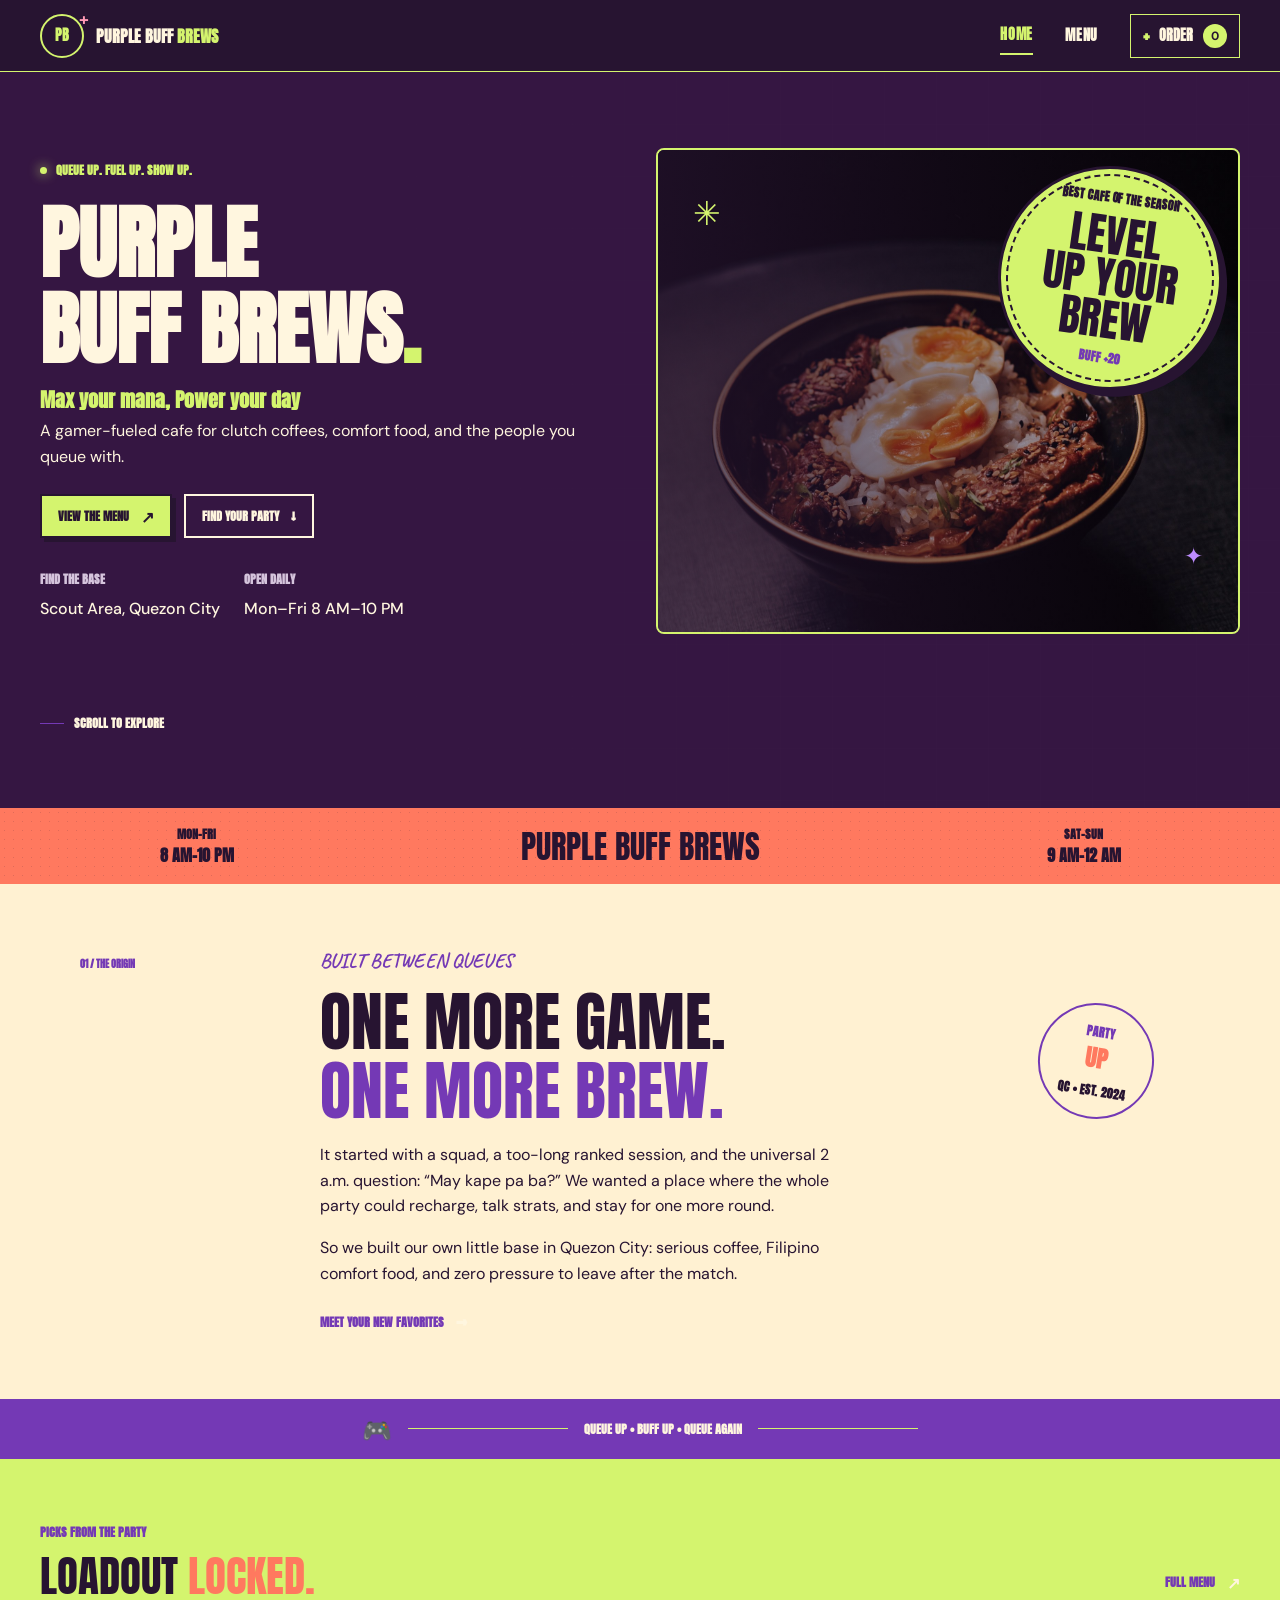
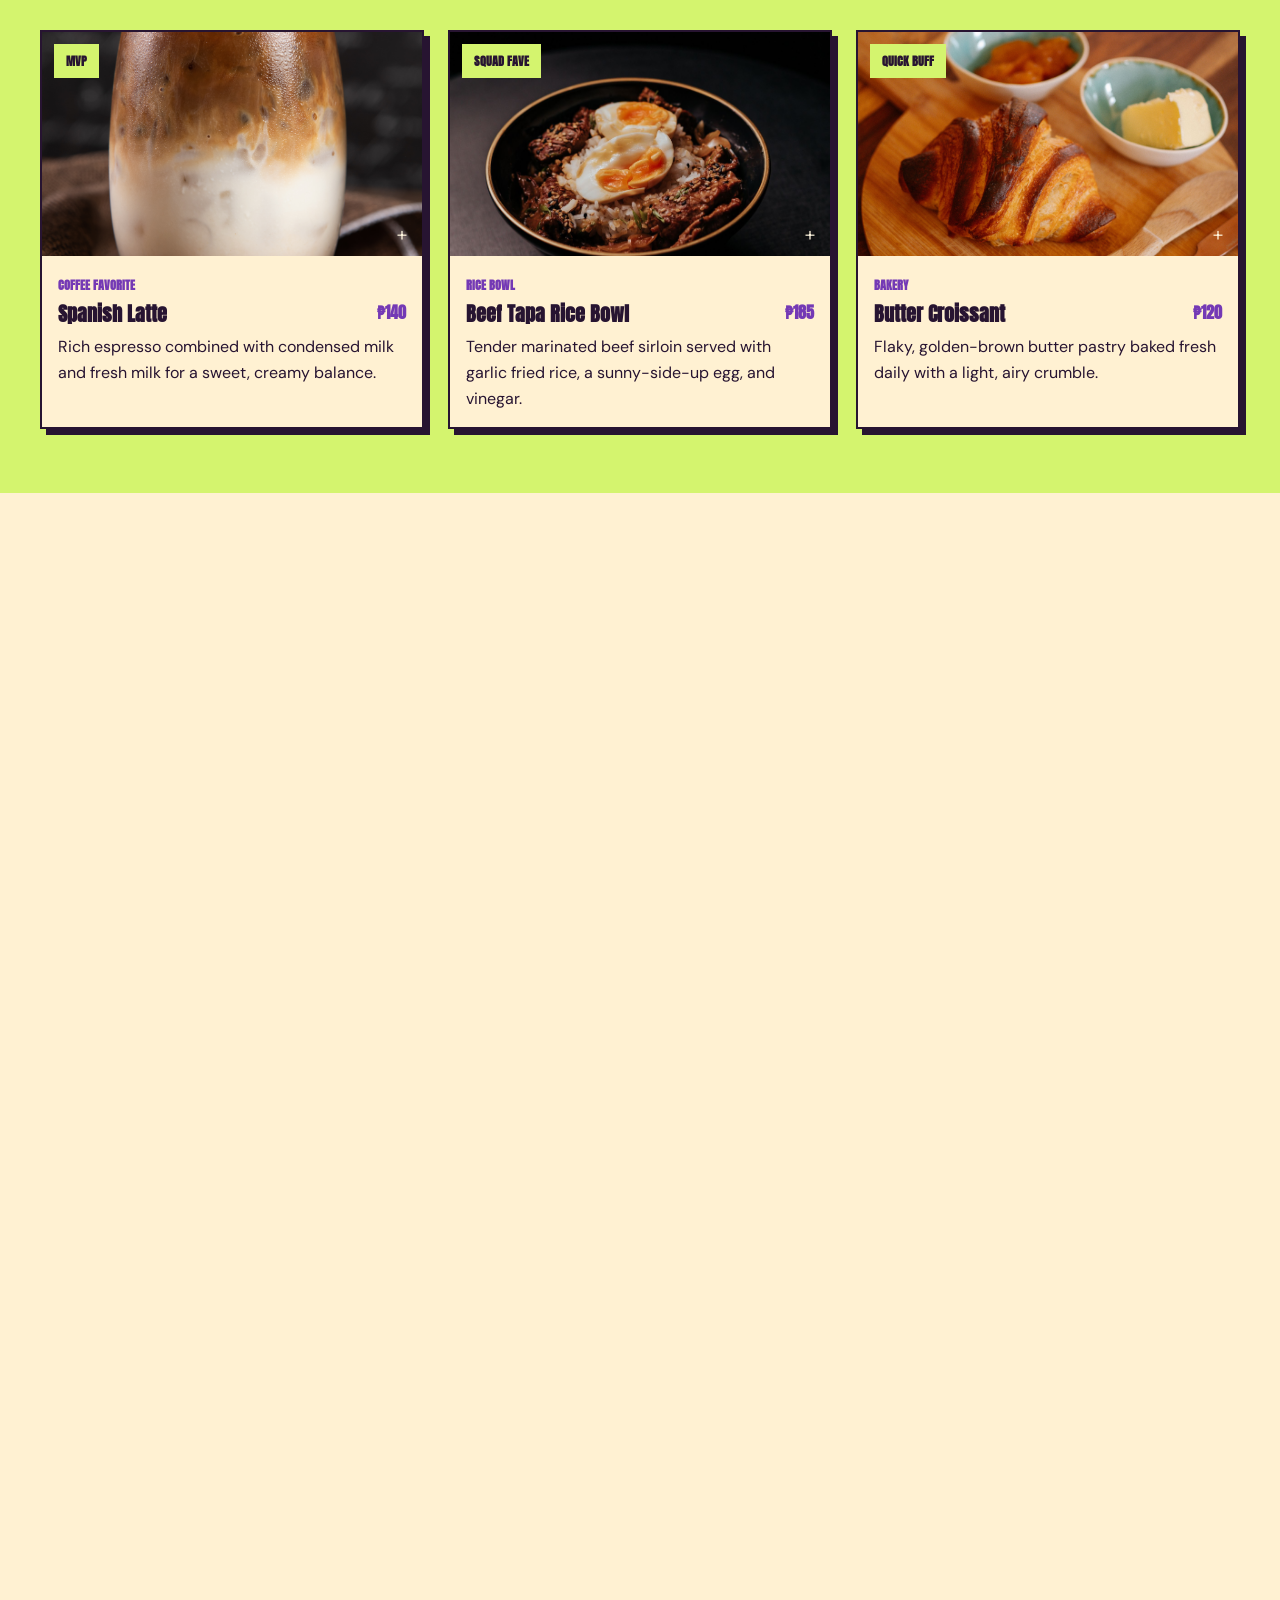
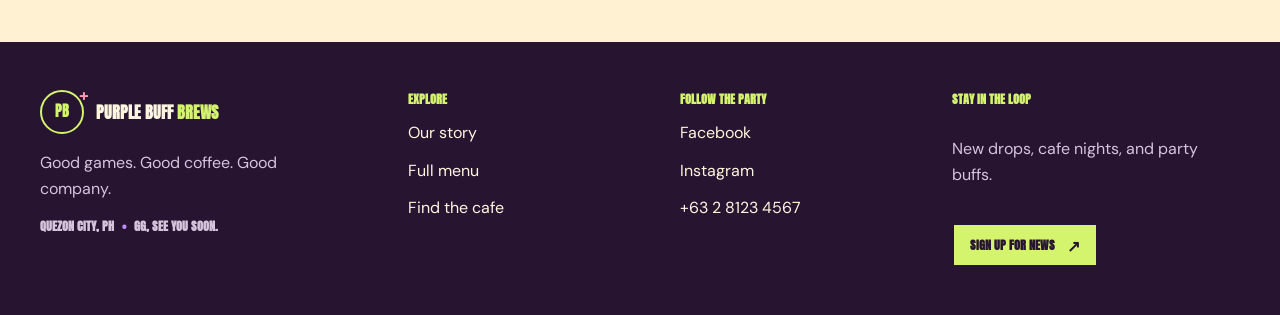
==== commit bc605a44: "Updated typography and hero tagline." ====
--- a/index.html
+++ b/index.html
@@ -3,12 +3,12 @@
 <head>
     <meta charset="UTF-8">
     <meta name="viewport" content="width=device-width, initial-scale=1.0">
-    <meta name="theme-color" content="#111018">
+    <meta name="theme-color" content="#241333">
     <meta name="description" content="Purple Buff Brews is a gamer-fueled cafe in Quezon City. Coffee, comfort food, and one more queue.">
     <title>Purple Buff Brews | Mana for the next match</title>
     <link rel="preconnect" href="https://fonts.googleapis.com">
     <link rel="preconnect" href="https://fonts.gstatic.com" crossorigin>
-    <link href="https://fonts.googleapis.com/css2?family=DM+Sans:wght@400;500;600;700&family=Oxanium:wght@500;600;700;800&display=swap" rel="stylesheet">
+    <link href="https://fonts.googleapis.com/css2?family=Anton&family=Caveat:wght@600;700&family=DM+Sans:wght@400;500;600;700&display=swap" rel="stylesheet">
     <link rel="stylesheet" href="style.css">
 </head>
 <body>
@@ -32,7 +32,7 @@
             <div class="hero-copy">
                 <p class="eyebrow"><span class="status-dot"></span> QUEUE UP. FUEL UP. SHOW UP.</p>
                 <h1>PURPLE<br><span>BUFF</span> BREWS<span class="hero-period">.</span></h1>
-                <p class="hero-tagline">Max out your mana for every level of your day</p>
+                <p class="hero-tagline">Max your mana, Power your day</p>
                 <p class="hero-description">A gamer-fueled cafe for clutch coffees, comfort food, and the people you queue with.</p>
                 <div class="hero-actions">
                     <a class="button button-primary" href="menu.html">VIEW THE MENU <span aria-hidden="true">↗</span></a>
@@ -40,19 +40,20 @@
                 </div>
                 <div class="hero-meta">
                     <div><span class="meta-label">FIND THE BASE</span><strong>Scout Area, Quezon City</strong></div>
-                    <div><span class="meta-label">OPEN DAILY</span><strong>10:00 AM — 11:00 PM</strong></div>
+                    <div><span class="meta-label">OPEN DAILY</span><strong>Mon–Fri 8 AM–10 PM</strong></div>
                 </div>
             </div>
-            <div class="hero-art" aria-label="Illustration of an iced purple cafe drink" role="img">
-                <div class="art-orbit orbit-one"></div><div class="art-orbit orbit-two"></div>
-                <span class="art-spark spark-one">✳</span><span class="art-spark spark-two">✦</span>
-                <span class="art-label label-top">BUFF ACTIVE <i></i></span>
-                <div class="drink-shadow"></div>
-                <div class="drink-cup"><div class="cup-lid"></div><div class="cup-straw"></div><div class="cup-logo">PB<br><small>BREWS</small></div><div class="cup-drink"></div></div>
-                <span class="art-label label-bottom">+20 FOCUS <b>▲</b></span>
-                <span class="art-caption">HOUSE FAVORITE / 01</span>
+            <div class="hero-art">
+                <img class="hero-photo" src="images/Meals/Beef Tapa Rice Bowl.jpg" alt="Beef tapa rice bowl served with garlic rice and egg">
+                <div class="hero-shade" aria-hidden="true"></div>
+                <div class="hero-badge"><span>BEST CAFE OF THE SEASON</span><strong>LEVEL<br>UP YOUR<br>BREW</strong><small>BUFF +20</small></div>
+                <span class="art-spark spark-one" aria-hidden="true">✳</span><span class="art-spark spark-two" aria-hidden="true">✦</span>
             </div>
             <a class="scroll-cue" href="#story"><span></span> SCROLL TO EXPLORE</a>
+        </section>
+
+        <section class="hours-ribbon" aria-label="Cafe hours">
+            <span>MON–FRI <b>8 AM–10 PM</b></span><strong>PURPLE BUFF BREWS</strong><span>SAT–SUN <b>9 AM–12 AM</b></span>
         </section>
 
         <section class="story-section section-shell" id="story">
@@ -67,27 +68,37 @@
             <div class="story-stamp" aria-hidden="true"><span>PARTY</span><b>UP</b><small>QC • EST. 2024</small></div>
         </section>
 
+        <div class="party-divider" aria-hidden="true"><span>🎮</span><i></i><span>QUEUE UP • BUFF UP • QUEUE AGAIN</span><i></i></div>
+
         <section class="featured-section section-shell" id="featured">
             <div class="section-heading">
                 <div><p class="eyebrow">PICKS FROM THE PARTY</p><h2>LOADOUT <span>LOCKED.</span></h2></div>
                 <a class="text-link" href="menu.html">FULL MENU <span aria-hidden="true">↗</span></a>
             </div>
             <div class="featured-grid">
-                <a class="featured-card" href="menu.html#mana-potion">
-                    <div class="featured-visual visual-coffee"><span class="visual-tag">MVP</span><span class="food-emoji" aria-hidden="true">🧋</span><span class="visual-crosshair" aria-hidden="true">+</span></div>
-                    <div class="featured-info"><div><span class="item-type">ICED COFFEE</span><h3>Mana Potion</h3></div><span class="item-price">₱165</span></div>
-                    <p>Espresso, ube cream, and a little extra life.</p>
+                <a class="featured-card" href="menu.html#spanish-latte">
+                    <div class="featured-visual visual-coffee"><img src="images/drinks/spanish latte.jpg" alt="Spanish latte with espresso and fresh milk"><span class="visual-tag">MVP</span><span class="visual-crosshair" aria-hidden="true">+</span></div>
+                    <div class="featured-info"><div><span class="item-type">COFFEE FAVORITE</span><h3>Spanish Latte</h3></div><span class="item-price">₱140</span></div>
+                    <p>Rich espresso combined with condensed milk and fresh milk for a sweet, creamy balance.</p>
                 </a>
-                <a class="featured-card" href="menu.html#clutch-silog">
-                    <div class="featured-visual visual-meal"><span class="visual-tag">SQUAD FAVE</span><span class="food-emoji" aria-hidden="true">🍳</span><span class="visual-crosshair" aria-hidden="true">+</span></div>
-                    <div class="featured-info"><div><span class="item-type">SILOG MEAL</span><h3>Clutch Silog</h3></div><span class="item-price">₱229</span></div>
-                    <p>Garlic rice, sunny egg, and your choice of longganisa.</p>
+                <a class="featured-card" href="menu.html#beef-tapa-rice-bowl">
+                    <div class="featured-visual visual-meal"><img src="images/Meals/Beef Tapa Rice Bowl.jpg" alt="Beef tapa rice bowl with garlic rice, egg, and vinegar"><span class="visual-tag">SQUAD FAVE</span><span class="visual-crosshair" aria-hidden="true">+</span></div>
+                    <div class="featured-info"><div><span class="item-type">RICE BOWL</span><h3>Beef Tapa Rice Bowl</h3></div><span class="item-price">₱185</span></div>
+                    <p>Tender marinated beef sirloin served with garlic fried rice, a sunny-side-up egg, and vinegar.</p>
                 </a>
-                <a class="featured-card" href="menu.html#crit-cookie">
-                    <div class="featured-visual visual-snack"><span class="visual-tag">QUICK BUFF</span><span class="food-emoji" aria-hidden="true">🍪</span><span class="visual-crosshair" aria-hidden="true">+</span></div>
-                    <div class="featured-info"><div><span class="item-type">FRESH BAKE</span><h3>Crit Cookie</h3></div><span class="item-price">₱95</span></div>
-                    <p>Brown-butter chocolate chip. Big damage, soft center.</p>
+                <a class="featured-card" href="menu.html#butter-croissant">
+                    <div class="featured-visual visual-snack"><img src="images/Snacks/Butter Croissant.jpg" alt="Golden butter croissant baked fresh"><span class="visual-tag">QUICK BUFF</span><span class="visual-crosshair" aria-hidden="true">+</span></div>
+                    <div class="featured-info"><div><span class="item-type">BAKERY</span><h3>Butter Croissant</h3></div><span class="item-price">₱120</span></div>
+                    <p>Flaky, golden-brown butter pastry baked fresh daily with a light, airy crumble.</p>
                 </a>
+            </div>
+        </section>
+
+        <section class="photo-strip" aria-label="Cafe favorites">
+            <div class="photo-strip-heading"><p class="eyebrow">A LOOK AT THE LOADOUT</p><h2>BUILT FOR THE <span>LONG GAME.</span></h2></div>
+            <div class="photo-carousel" id="photo-carousel">
+                <img id="carousel-image" src="images/drinks/spanish latte.jpg" alt="Spanish latte with a smooth espresso and milk finish">
+                <div class="carousel-caption"><span id="carousel-caption">01 / SPANISH LATTE</span><div class="carousel-controls"><button id="carousel-previous" type="button" aria-label="Previous cafe photo">←</button><button id="carousel-next" type="button" aria-label="Next cafe photo">→</button></div></div>
             </div>
         </section>
 
@@ -96,17 +107,19 @@
                 <div class="visit-copy"><p class="eyebrow">YOUR NEXT SAFE ZONE</p><h2>DROP BY.<br><span>STAY A WHILE.</span></h2><p>Bring your duo, your whole five-stack, or just your headphones. There’s a seat waiting.</p></div>
                 <div class="visit-details">
                     <div class="detail-block"><span class="meta-label">OUR COORDINATES</span><strong>Unit 4B, Mana Lane<br>Scout Area, Quezon City, Metro Manila</strong><a href="https://maps.google.com/?q=Scout+Area+Quezon+City" target="_blank" rel="noreferrer">OPEN MAP <span aria-hidden="true">↗</span></a></div>
-                    <div class="detail-block"><span class="meta-label">GATES OPEN</span><strong>Monday — Sunday<br>10:00 AM — 11:00 PM</strong><span class="open-note"><i></i> OPEN TODAY</span></div>
-                    <a class="button button-primary visit-button" href="menu.html">PICK YOUR BUFF <span aria-hidden="true">↗</span></a>
+                    <div class="detail-block"><span class="meta-label">CALL THE PARTY</span><strong><a href="tel:+63281234567">+63 2 8123 4567</a></strong><span class="open-note"><i></i> READY FOR PICKUP</span></div>
+                    <div class="detail-block"><span class="meta-label">GATES OPEN</span><strong>Mon–Fri 8:00 AM–10:00 PM<br>Sat–Sun 9:00 AM–12:00 AM</strong></div>
+                    <div class="visit-actions"><a class="button button-outline" href="menu.html#order-panel">ORDER PICK UP <span aria-hidden="true">↗</span></a><a class="button button-outline" href="mailto:hello@purplebuffbrews.example?subject=Table%20reservation">RESERVE A TABLE <span aria-hidden="true">↗</span></a></div>
                 </div>
             </div>
         </section>
     </main>
 
     <footer class="site-footer">
-        <a class="brand-lockup" href="index.html" aria-label="Purple Buff Brews home"><span class="brand-mark" aria-hidden="true">PB<span>+</span></span><span class="brand-name">PURPLE BUFF <b>BREWS</b></span></a>
-        <p>Good games. Good coffee. Good company.</p>
-        <span class="footer-note">QUEZON CITY, PH <b>•</b> GG, SEE YOU SOON.</span>
+        <div class="footer-brand"><a class="brand-lockup" href="index.html" aria-label="Purple Buff Brews home"><span class="brand-mark" aria-hidden="true">PB<span>+</span></span><span class="brand-name">PURPLE BUFF <b>BREWS</b></span></a><p>Good games. Good coffee. Good company.</p><span class="footer-note">QUEZON CITY, PH <b>•</b> GG, SEE YOU SOON.</span></div>
+        <div class="footer-links"><strong>EXPLORE</strong><a href="index.html#story">Our story</a><a href="menu.html">Full menu</a><a href="index.html#visit">Find the cafe</a></div>
+        <div class="footer-links"><strong>FOLLOW THE PARTY</strong><a href="https://www.facebook.com/" target="_blank" rel="noreferrer">Facebook</a><a href="https://www.instagram.com/" target="_blank" rel="noreferrer">Instagram</a><a href="tel:+63281234567">+63 2 8123 4567</a></div>
+        <div class="footer-signup"><strong>STAY IN THE LOOP</strong><p>New drops, cafe nights, and party buffs.</p><a class="button button-primary" href="mailto:hello@purplebuffbrews.example?subject=Buff%20newsletter">SIGN UP FOR NEWS <span aria-hidden="true">↗</span></a></div>
     </footer>
     <script src="script.js"></script>
 </body>
--- a/style.css
+++ b/style.css
@@ -1,21 +1,46 @@
 :root {
-    --color-purple: #9b5cff;
-    --color-purple-bright: #b68aff;
-    --color-bg: #111018;
-    --color-bg-raised: #191722;
-    --color-card: #1d1a27;
-    --color-accent: #c6ff5e;
-    --color-accent-warm: #ff9b70;
-    --color-text: #f5f2fa;
-    --color-muted: #aaa4b5;
-    --color-line: #373341;
+    --color-purple: #7439b5;
+    --color-purple-bright: #bd8cff;
+    --color-bg: #241333;
+    --color-bg-raised: #3a1b4c;
+    --color-card: #fff1d2;
+    --color-accent: #d4f46e;
+    --color-accent-warm: #ff795f;
+    --color-text: #fff6df;
+    --color-muted: #d5c4dc;
+    --color-line: #795b8c;
+    --color-cream: #fff1d2;
+    --color-ink: #271431;
+    --color-violet-deep: #351642;
+    --color-pink: #ff9ab5;
+    --color-overlay: rgb(39 20 49 / 75%);
+    --color-overlay-soft: rgb(39 20 49 / 10%);
+    --color-overlay-hover: rgb(255 255 255 / 5%);
     --color-grid: color-mix(in srgb, var(--color-text) 3%, transparent);
-    --font-display: 'Oxanium', sans-serif;
+    --font-display: 'Anton', sans-serif;
     --font-body: 'DM Sans', sans-serif;
+    --font-script: 'Caveat', cursive;
+    --font-size-body: 1rem;
+    --font-size-small: .75rem;
+    --font-size-nav: .875rem;
+    --font-size-item: 1.1875rem;
+    --font-size-description: .875rem;
+    --font-size-price: 1rem;
+    --line-body: 1.6;
+    --line-display: 1.08;
     --radius-small: 4px;
     --radius-card: 8px;
     --shadow-glow: 0 0 32px color-mix(in srgb, var(--color-purple) 24%, transparent);
-    --content-width: 1180px;
+    --shadow-poster: 6px 6px 0 var(--color-ink);
+    --content-width: 1200px;
+    --space-1: .25rem;
+    --space-2: .5rem;
+    --space-3: .75rem;
+    --space-4: 1rem;
+    --space-5: 1.5rem;
+    --space-6: 2rem;
+    --space-7: 3rem;
+    --space-8: 4rem;
 }
 
 * { box-sizing: border-box; }
@@ -282,4 +307,254 @@
 
 @media (prefers-reduced-motion: reduce) {
     *, *::before, *::after { scroll-behavior: auto !important; animation-duration: .01ms !important; animation-iteration-count: 1 !important; transition-duration: .01ms !important; }
+}
+
+/* Poster-style layout overrides for the existing cafe pages. */
+body { background: var(--color-cream); color: var(--color-ink); font-size: var(--font-size-body); line-height: var(--line-body); }
+.site-header { min-height: 72px; padding-inline: max(var(--space-5), calc((100% - var(--content-width)) / 2)); border-color: var(--color-accent); background: var(--color-ink); }
+.brand-lockup { gap: var(--space-3); }
+.brand-mark { width: 44px; height: 44px; border: 2px solid var(--color-accent); border-radius: 50%; color: var(--color-accent); transform: none; }
+.brand-mark span { color: var(--color-pink); }
+.brand-name { color: var(--color-text); font-size: 1rem; }
+.brand-name b { color: var(--color-accent); }
+.site-nav { gap: var(--space-6); }
+.nav-link { color: var(--color-text); font: 700 var(--font-size-nav) var(--font-display); letter-spacing: .05em; text-transform: uppercase; transition: color 180ms ease; }
+.nav-link:hover, .nav-link-active { color: var(--color-accent); }
+.nav-link-active::after { width: 100%; height: 2px; margin: var(--space-2) 0 calc(var(--space-2) * -1); border-radius: 0; background: var(--color-accent); animation: nav-underline 240ms ease both; }
+.nav-cart { min-height: 44px; padding: var(--space-2) var(--space-3); border-color: var(--color-accent); color: var(--color-text); font: 700 var(--font-size-nav) var(--font-display); }
+.nav-cart b { min-width: 24px; height: 24px; background: var(--color-accent); color: var(--color-ink); font-size: var(--font-size-small); }
+.nav-toggle { min-width: 44px; min-height: 44px; }
+
+.hero { display: grid; grid-template-areas: "copy media" "cue cue"; grid-template-columns: minmax(0, 1fr) minmax(0, 1fr); gap: var(--space-5) var(--space-6); min-height: min(46rem, calc(100vh - 72px)); padding: var(--space-7) max(var(--space-5), calc((100% - var(--content-width)) / 2)); overflow: visible; background: var(--color-violet-deep); }
+.hero-copy { grid-area: copy; z-index: 1; width: 100%; }
+.hero-art { position: relative; display: block; grid-area: media; width: 100%; min-height: 0; aspect-ratio: 1.2 / 1; overflow: hidden; border: 2px solid var(--color-accent); border-radius: var(--radius-card); background: var(--color-purple); }
+.hero-photo, .hero-shade { position: absolute; inset: 0; width: 100%; height: 100%; }
+.hero-photo { object-fit: cover; object-position: center; }
+.hero-shade { background: linear-gradient(90deg, var(--color-overlay) 0%, color-mix(in srgb, var(--color-ink) 38%, transparent) 55%, var(--color-overlay-soft) 100%); pointer-events: none; }
+.hero::before { z-index: 0; opacity: .22; pointer-events: none; }
+.hero h1 { color: var(--color-text); font-size: clamp(2.5rem, 7vw, 5rem); line-height: var(--line-display); }
+.hero h1 > span:first-child { color: var(--color-pink); }
+.hero .eyebrow, .menu-intro .eyebrow { color: var(--color-accent); font-size: var(--font-size-small); }
+.hero-tagline { margin: var(--space-4) 0 var(--space-2); color: var(--color-accent); font: 700 1.25rem/var(--line-display) var(--font-display); }
+.hero-description { max-width: 34rem; color: var(--color-text); font-size: var(--font-size-body); line-height: var(--line-body); }
+.hero-actions { gap: var(--space-3); margin-top: var(--space-5); }
+.button { min-height: 44px; gap: var(--space-3); padding-inline: var(--space-4); border: 2px solid transparent; font: 700 var(--font-size-small) var(--font-display); }
+.button-primary { border-color: var(--color-ink); background: var(--color-accent); color: var(--color-ink); box-shadow: 4px 4px 0 var(--color-ink); }
+.button-primary:hover { background: var(--color-pink); }
+.button-primary span { color: var(--color-ink); }
+.button-quiet { border-color: var(--color-text); color: var(--color-text); }
+.hero-meta { flex-wrap: wrap; gap: var(--space-5); margin-top: var(--space-6); }
+.hero-meta strong { color: var(--color-text); font-size: var(--font-size-body); line-height: var(--line-body); }
+.hero-meta .meta-label { font-size: var(--font-size-small); }
+.hero-badge { position: absolute; z-index: 3; top: var(--space-4); right: var(--space-4); display: flex; flex-direction: column; align-items: center; justify-content: center; width: clamp(10rem, 18vw, 14rem); aspect-ratio: 1; padding: var(--space-4); border: 3px solid var(--color-ink); border-radius: 50%; outline: 2px dashed var(--color-ink); outline-offset: -10px; background: var(--color-accent); color: var(--color-ink); text-align: center; transform: rotate(8deg); box-shadow: var(--shadow-poster); }
+.hero-badge span, .hero-badge small { font: 700 var(--font-size-small) var(--font-display); }
+.hero-badge strong { margin-block: var(--space-2); font: 400 clamp(1.75rem, 3.5vw, 2.75rem)/.95 var(--font-display); }
+.hero-badge small { color: var(--color-purple); }
+.hero .art-spark { z-index: 2; pointer-events: none; }
+.hero .spark-one { top: 8%; left: 6%; }
+.hero .spark-two { right: 6%; bottom: 12%; }
+.scroll-cue { position: static; grid-area: cue; justify-self: start; color: var(--color-text); font-size: var(--font-size-small); }
+
+.hours-ribbon { display: flex; align-items: center; justify-content: space-around; gap: var(--space-4); min-height: 76px; padding: var(--space-3) var(--space-5); background: var(--color-accent-warm); color: var(--color-ink); text-align: center; }
+.hours-ribbon { background-image: radial-gradient(color-mix(in srgb, var(--color-ink) 14%, transparent) .8px, transparent .8px); background-size: 9px 9px; }
+.hours-ribbon span { font: 700 var(--font-size-small) var(--font-display); }
+.hours-ribbon span b { display: block; font-size: 1rem; }
+.hours-ribbon strong { font: 400 clamp(1.5rem, 3vw, 2rem) var(--font-display); }
+.party-divider { display: flex; align-items: center; justify-content: center; gap: var(--space-4); padding: var(--space-3) var(--space-5); background: var(--color-purple); color: var(--color-text); font: 700 var(--font-size-small) var(--font-display); text-align: center; }
+.party-divider span:first-child { font-size: 1.5rem; }
+.party-divider i { flex: 1; max-width: 10rem; height: 1px; background: var(--color-accent); }
+.section-shell { width: min(calc(100% - var(--space-5) * 2), var(--content-width)); }
+.story-section { grid-template-columns: minmax(7rem, .65fr) 2fr .65fr; gap: var(--space-6); padding: var(--space-8) max(var(--space-5), calc((100% - var(--content-width)) / 2)); background: var(--color-cream); }
+.story-section .section-index, .story-section .eyebrow { color: var(--color-purple); }
+.story-content .eyebrow, .photo-strip-heading .eyebrow { font: 700 1.25rem var(--font-script); text-transform: none; }
+.story-content h2, .section-heading h2, .visit-copy h2, .menu-intro h1 { font-family: var(--font-display); font-weight: 400; line-height: var(--line-display); }
+.story-content h2 { color: var(--color-ink); font-size: clamp(2.5rem, 5vw, 4rem); }
+.story-content h2 span { color: var(--color-purple); }
+.story-content > p:not(.eyebrow), .visit-copy > p:not(.eyebrow) { color: var(--color-ink); font-size: var(--font-size-body); line-height: var(--line-body); }
+.story-content > p:not(.eyebrow) { margin-top: var(--space-4); }
+.text-link { gap: var(--space-3); margin-top: var(--space-5); color: var(--color-purple); font: 700 var(--font-size-small) var(--font-display); }
+.text-link span { font-size: 1rem; }
+.story-stamp { border: 2px solid var(--color-purple); color: var(--color-purple); }
+.story-stamp b { color: var(--color-accent-warm); }
+.story-stamp small { color: var(--color-ink); font-size: var(--font-size-small); }
+.featured-section { width: 100%; padding: var(--space-8) max(var(--space-5), calc((100% - var(--content-width)) / 2)); border: 0; background: var(--color-accent); color: var(--color-ink); }
+.featured-section .eyebrow, .featured-section .item-type { color: var(--color-purple); font-size: var(--font-size-small); }
+.featured-section .section-heading h2, .featured-info h3 { color: var(--color-ink); }
+.featured-section .section-heading h2 span { color: var(--color-accent-warm); }
+.featured-section .text-link { color: var(--color-purple); }
+.featured-grid { gap: var(--space-5); }
+.featured-card { padding: 0 0 var(--space-4); border: 2px solid var(--color-ink); background: var(--color-cream); box-shadow: var(--shadow-poster); transition: transform 200ms ease, box-shadow 200ms ease; }
+.featured-card:hover { transform: translate(-2px, -4px); box-shadow: 9px 10px 0 var(--color-ink); }
+.featured-visual { min-height: 14rem; background: var(--color-violet-deep); }
+.featured-visual::before { display: none; }
+.featured-visual > img { position: absolute; inset: 0; width: 100%; height: 100%; object-fit: cover; transition: transform 450ms ease; }
+.featured-card:hover .featured-visual > img { transform: scale(1.06); }
+.visual-tag { z-index: 1; top: var(--space-3); left: var(--space-3); padding: var(--space-2) var(--space-3); background: var(--color-accent); color: var(--color-ink); font: 700 var(--font-size-small) var(--font-display); }
+.visual-crosshair { z-index: 1; color: var(--color-text); }
+.featured-info, .featured-card > p { margin-inline: var(--space-4); }
+.featured-info { gap: var(--space-3); margin-top: var(--space-4); }
+.featured-info h3 { font-size: 1.25rem; line-height: var(--line-display); }
+.item-price { color: var(--color-purple); font-size: var(--font-size-price); font-weight: 700; }
+.featured-card > p { color: var(--color-ink); font-size: var(--font-size-body); line-height: var(--line-body); }
+.photo-strip { padding: var(--space-8) max(var(--space-5), calc((100% - var(--content-width)) / 2)); background: var(--color-violet-deep); color: var(--color-text); }
+.photo-strip-heading { display: flex; align-items: end; justify-content: space-between; gap: var(--space-4); max-width: var(--content-width); margin: 0 auto var(--space-5); }
+.photo-strip-heading .eyebrow { margin: 0; color: var(--color-accent); }
+.photo-strip-heading h2 { margin: 0; font: 400 clamp(1.875rem, 4vw, 3rem)/var(--line-display) var(--font-display); }
+.photo-strip-heading h2 span { color: var(--color-pink); }
+.photo-carousel { position: relative; width: min(100%, var(--content-width)); aspect-ratio: 2.4 / 1; margin: 0 auto; overflow: hidden; border: 3px solid var(--color-cream); box-shadow: var(--shadow-poster); background: var(--color-purple); }
+.photo-carousel > img { width: 100%; height: 100%; object-fit: cover; transition: opacity 180ms ease, transform 600ms ease; }
+.photo-carousel:hover > img { transform: scale(1.035); }
+.photo-carousel > img.carousel-changing { opacity: .4; }
+.carousel-caption { position: absolute; right: 0; bottom: 0; left: 0; display: flex; align-items: center; justify-content: space-between; gap: var(--space-4); padding: var(--space-3) var(--space-4); background: color-mix(in srgb, var(--color-ink) 88%, transparent); color: var(--color-text); font: 700 var(--font-size-small) var(--font-display); }
+.carousel-controls { display: flex; gap: var(--space-2); }
+.carousel-controls button { width: 44px; height: 44px; border: 2px solid var(--color-accent); background: var(--color-ink); color: var(--color-accent); font-size: 1.25rem; cursor: pointer; transition: background 180ms ease, color 180ms ease; }
+.carousel-controls button:hover { background: var(--color-accent); color: var(--color-ink); }
+.visit-section { background: var(--color-purple); color: var(--color-text); }
+.visit-inner { gap: var(--space-7); padding-block: var(--space-8); }
+.visit-copy .eyebrow { color: var(--color-accent); }
+.visit-copy h2 span { color: var(--color-accent); }
+.visit-copy > p:not(.eyebrow), .detail-block strong { color: var(--color-text); font-size: var(--font-size-body); line-height: var(--line-body); }
+.visit-details { gap: var(--space-5); }
+.detail-block { gap: var(--space-2); }
+.meta-label, .detail-block a, .open-note { font-size: var(--font-size-small); }
+.detail-block a, .open-note { color: var(--color-accent); }
+.visit-actions { display: flex; flex-wrap: wrap; grid-column: 1 / -1; gap: var(--space-3); }
+.button-outline { min-height: 44px; border-color: var(--color-text); background: transparent; color: var(--color-text); }
+.button-outline:hover { border-color: var(--color-accent); background: var(--color-accent); color: var(--color-ink); }
+.site-footer { display: grid; grid-template-columns: 1.4fr 1fr 1fr 1.2fr; align-items: start; gap: var(--space-6); min-height: 0; padding: var(--space-7) max(var(--space-5), calc((100% - var(--content-width)) / 2)); border: 0; background: var(--color-ink); color: var(--color-text); }
+.footer-brand { max-width: 16rem; }
+.footer-brand > p, .footer-signup > p, .site-footer > p { color: var(--color-muted); font-size: var(--font-size-body); line-height: var(--line-body); }
+.footer-note { display: block; margin-top: var(--space-4); color: var(--color-muted); font-size: var(--font-size-small); }
+.footer-links, .footer-signup { display: flex; flex-direction: column; align-items: start; gap: var(--space-3); }
+.footer-links strong, .footer-signup > strong { color: var(--color-accent); font: 700 var(--font-size-small) var(--font-display); }
+.footer-links a { color: var(--color-text); font-size: var(--font-size-body); }
+.footer-signup .button { margin-top: var(--space-2); }
+
+.menu-intro { padding-block: var(--space-8) var(--space-6); }
+.menu-intro .eyebrow { color: var(--color-purple); }
+.menu-intro h1 { color: var(--color-ink); font-size: clamp(3rem, 7vw, 5.5rem); }
+.menu-intro h1 span { color: var(--color-purple); }
+.menu-intro > p { color: var(--color-ink); font-size: var(--font-size-body); line-height: var(--line-body); }
+.menu-controls { gap: var(--space-4); padding-block: var(--space-4); border-color: color-mix(in srgb, var(--color-purple) 28%, transparent); }
+.control-group { gap: var(--space-3); }
+.control-group label, .filter-status { color: var(--color-purple); font: 700 var(--font-size-small) var(--font-display); }
+.control-group select, .control-group input { min-height: 44px; height: auto; border-color: var(--color-purple); background: var(--color-cream); color: var(--color-ink); font-size: var(--font-size-body); }
+.control-group select { padding-inline: var(--space-3); }
+.control-group input { padding-inline: var(--space-3); }
+.filter-status { margin-block: var(--space-4) var(--space-3); }
+.menu-grid { gap: var(--space-4); }
+.category-divider { grid-column: 1 / -1; display: flex; align-items: center; gap: var(--space-4); margin: var(--space-5) 0 0; padding-block: var(--space-3); border-bottom: 2px solid var(--color-purple); color: var(--color-purple); font: 400 1.75rem var(--font-display); }
+.category-divider span { color: var(--color-ink); font: 700 var(--font-size-small) var(--font-body); }
+.category-divider[hidden] { display: none; }
+.menu-card { position: relative; border: 2px solid var(--color-ink); border-radius: var(--radius-small); background: var(--color-card); color: var(--color-ink); box-shadow: 4px 4px 0 color-mix(in srgb, var(--color-purple) 25%, transparent); }
+.menu-card:hover, .menu-card.card-hovered { border-color: var(--color-purple); box-shadow: 5px 7px 0 var(--color-purple); }
+.menu-card-featured { outline: 2px dashed var(--color-purple); outline-offset: -6px; }
+.menu-card-featured::before { position: absolute; z-index: 3; top: var(--space-2); right: var(--space-2); padding: var(--space-1) var(--space-2); background: var(--color-accent); color: var(--color-ink); content: 'BEST SELLER'; font: 700 var(--font-size-small) var(--font-display); }
+.menu-card-art { isolation: isolate; background: linear-gradient(135deg, var(--color-purple), var(--color-pink)); }
+.menu-food-image { position: absolute; inset: 0; z-index: 0; width: 100%; height: 100%; object-fit: cover; transition: transform 450ms ease; }
+.menu-card:hover .menu-food-image { transform: scale(1.06); }
+.menu-card-art > span:first-of-type { z-index: 1; }
+.menu-card-art.has-photo > span:first-of-type { display: none; }
+.card-category { z-index: 2; top: var(--space-2); left: var(--space-2); padding: var(--space-1) var(--space-2); background: var(--color-accent); color: var(--color-ink); font: 700 var(--font-size-small) var(--font-display); }
+.menu-card-body { padding: var(--space-4); }
+.menu-card-heading { gap: var(--space-2); }
+.menu-card h2 { color: var(--color-ink); font: 400 var(--font-size-item)/var(--line-display) var(--font-display); }
+.menu-card-price { color: var(--color-purple); font: 700 var(--font-size-price) var(--font-display); }
+.menu-card-description { color: var(--color-ink); font-size: var(--font-size-description); line-height: var(--line-body); }
+.menu-card-description.description-visible { max-height: 7rem; margin-top: var(--space-3); }
+.menu-card-action { gap: var(--space-3); padding-top: var(--space-4); }
+.menu-card-action > span { color: var(--color-purple); font: 700 var(--font-size-small) var(--font-display); }
+.add-button, .clear-button, .checkout-button { min-height: 44px; padding-inline: var(--space-3); border: 2px solid var(--color-purple); border-radius: 0; color: var(--color-purple); font: 700 var(--font-size-small) var(--font-display); }
+.add-button:hover, .menu-card.item-added .add-button { background: var(--color-purple); color: var(--color-text); }
+.order-panel { gap: var(--space-5); margin-bottom: var(--space-8); padding: var(--space-5); border: 2px solid var(--color-ink); background: var(--color-violet-deep); color: var(--color-text); box-shadow: var(--shadow-poster); }
+.order-copy { gap: var(--space-4); }
+.order-copy h2 { font: 400 1.5rem var(--font-display); }
+.order-copy p { color: var(--color-muted); font-size: var(--font-size-small); line-height: var(--line-body); }
+.order-total { color: var(--color-accent); font: 700 1.5rem var(--font-display); }
+.order-totals, .order-actions { gap: var(--space-3); }
+.checkout-button { border-color: var(--color-accent); background: var(--color-accent); color: var(--color-ink); }
+.checkout-button:hover { background: var(--color-pink); color: var(--color-ink); }
+.clear-button { border-color: var(--color-text); background: var(--color-overlay-hover); color: var(--color-text); }
+.clear-button:hover { border-color: var(--color-accent-warm); color: var(--color-accent-warm); }
+.order-feedback { font-size: var(--font-size-small); }
+.order-feedback.feedback-visible { color: var(--color-accent); }
+.clear-button { background: var(--color-overlay-hover); }
+
+.motion-enabled .story-section, .motion-enabled .featured-section, .motion-enabled .photo-strip, .motion-enabled .visit-section, .motion-enabled .menu-intro, .motion-enabled .category-divider, .motion-enabled .menu-card, .motion-enabled .order-panel { opacity: 0; transform: translateY(var(--space-3)); transition: opacity 550ms ease, transform 550ms ease; }
+.motion-enabled .is-visible { opacity: 1; transform: translateY(0); }
+@keyframes nav-underline { from { transform: scaleX(0); transform-origin: left; } to { transform: scaleX(1); transform-origin: left; } }
+
+@media (max-width: 850px) {
+    .site-footer { grid-template-columns: repeat(2, minmax(0, 1fr)); gap: var(--space-5); }
+    .story-section { grid-template-columns: minmax(0, .55fr) 2fr .65fr; gap: var(--space-4); }
+    .menu-grid { grid-template-columns: repeat(2, minmax(0, 1fr)); }
+}
+
+@media (max-width: 767px) {
+    html { scroll-padding-top: 70px; }
+    .site-header { min-height: 66px; padding-inline: var(--space-5); }
+    .brand-mark { width: 40px; height: 40px; }
+    .nav-toggle { display: flex; flex-direction: column; justify-content: center; gap: var(--space-1); padding: var(--space-2); border: 1px solid var(--color-accent); background: transparent; }
+    .nav-toggle span { width: 100%; height: 2px; background: var(--color-text); transition: transform 180ms ease, opacity 180ms ease; }
+    .nav-toggle.toggle-active span:first-child { transform: translateY(6px) rotate(45deg); }
+    .nav-toggle.toggle-active span:nth-child(2) { opacity: 0; }
+    .nav-toggle.toggle-active span:last-child { transform: translateY(-6px) rotate(-45deg); }
+    .site-nav { position: absolute; top: 65px; right: 0; left: 0; display: none; flex-direction: column; align-items: stretch; gap: 0; padding: var(--space-2) var(--space-5) var(--space-4); border-bottom: 2px solid var(--color-accent); background: var(--color-ink); }
+    .site-nav.nav-open { display: flex; animation: page-enter 160ms ease both; }
+    .nav-link { min-height: 44px; padding-block: var(--space-3); border-bottom: 1px solid var(--color-line); font-size: var(--font-size-nav); }
+    .nav-link-active::after { display: block; width: 2rem; margin: var(--space-1) 0 0; }
+    .nav-cart { justify-content: space-between; margin-top: var(--space-3); }
+    .hero { grid-template-areas: "media" "copy" "cue"; grid-template-columns: minmax(0, 1fr); gap: var(--space-5); min-height: 0; padding: var(--space-6) var(--space-5); }
+    .hero-art { min-height: 0; aspect-ratio: 1.35 / 1; }
+    .hero-photo { object-position: center 48%; }
+    .hero h1 { font-size: clamp(2.5rem, 11vw, 3.75rem); }
+    .hero-tagline { font-size: 1.25rem; }
+    .hero-description { max-width: none; }
+    .hero-meta { flex-wrap: wrap; gap: var(--space-4); margin-top: var(--space-5); }
+    .hero-badge { top: var(--space-3); right: var(--space-3); width: clamp(5.75rem, 26vw, 6.875rem); padding: var(--space-2); }
+    .hero-badge span, .hero-badge small { display: none; }
+    .hero-badge strong { font-size: 1rem; }
+    .hero-actions { gap: var(--space-2); }
+    .hero-actions .button { gap: var(--space-2); padding-inline: var(--space-3); }
+    .hours-ribbon { flex-wrap: wrap; justify-content: center; gap: var(--space-2) var(--space-4); padding: var(--space-3) var(--space-5); }
+    .hours-ribbon strong { order: -1; flex-basis: 100%; }
+    .story-section, .featured-section, .photo-strip { padding: var(--space-7) var(--space-5); }
+    .story-section { grid-template-columns: minmax(0, 1fr); gap: var(--space-4); }
+    .story-content h2, .section-heading h2, .visit-copy h2 { font-size: clamp(2rem, 8vw, 2.75rem); }
+    .story-stamp { position: static; width: 5rem; height: 5rem; margin: 0; }
+    .section-heading { align-items: start; flex-wrap: wrap; gap: var(--space-3); }
+    .section-heading > .text-link { margin: 0; white-space: normal; }
+    .featured-grid { grid-template-columns: minmax(0, 1fr); gap: var(--space-5); }
+    .featured-visual { min-height: 13rem; }
+    .photo-strip-heading { align-items: start; flex-direction: column; gap: var(--space-2); }
+    .photo-carousel { aspect-ratio: 1.25 / 1; }
+    .visit-inner { grid-template-columns: minmax(0, 1fr); gap: var(--space-5); padding-block: var(--space-7); }
+    .visit-details { gap: var(--space-4); }
+    .visit-actions { flex-direction: column; align-items: stretch; }
+    .visit-actions .button { justify-content: space-between; }
+    .site-footer { grid-template-columns: repeat(2, minmax(0, 1fr)); gap: var(--space-5); padding: var(--space-6) var(--space-5); }
+    .footer-brand, .footer-signup { grid-column: 1 / -1; }
+    .footer-signup .button { width: 100%; justify-content: space-between; }
+    .menu-intro { align-items: start; flex-direction: column; gap: var(--space-4); padding-block: var(--space-7) var(--space-5); }
+    .menu-controls { align-items: stretch; flex-wrap: wrap; gap: var(--space-3); }
+    .control-group { flex: 1 1 100%; justify-content: space-between; }
+    .control-group select, .control-group input { flex: 1; width: auto; }
+    .menu-grid { grid-template-columns: minmax(0, 1fr); gap: var(--space-3); }
+    .menu-card { display: grid; grid-template-columns: 6.5rem minmax(0, 1fr); }
+    .menu-card-art { min-height: 100%; }
+    .menu-card-body { padding: var(--space-3); }
+    .menu-card-description { max-height: 7rem; margin-top: var(--space-2); opacity: 1; }
+    .menu-card-action { flex-wrap: wrap; gap: var(--space-2); padding-top: var(--space-3); }
+    .order-panel { align-items: stretch; flex-direction: column; gap: var(--space-4); padding: var(--space-4); }
+    .order-totals { align-items: center; justify-content: space-between; }
+    .order-actions { flex-wrap: wrap; }
+}
+
+@media (max-width: 390px) {
+    .brand-lockup { gap: var(--space-2); }
+    .brand-name { font-size: var(--font-size-small); }
+    .hero-meta { flex-direction: column; gap: var(--space-3); }
+    .visit-details { grid-template-columns: minmax(0, 1fr); }
+    .menu-card { grid-template-columns: 5.75rem minmax(0, 1fr); }
+    .order-totals { align-items: start; flex-direction: column; }
 }
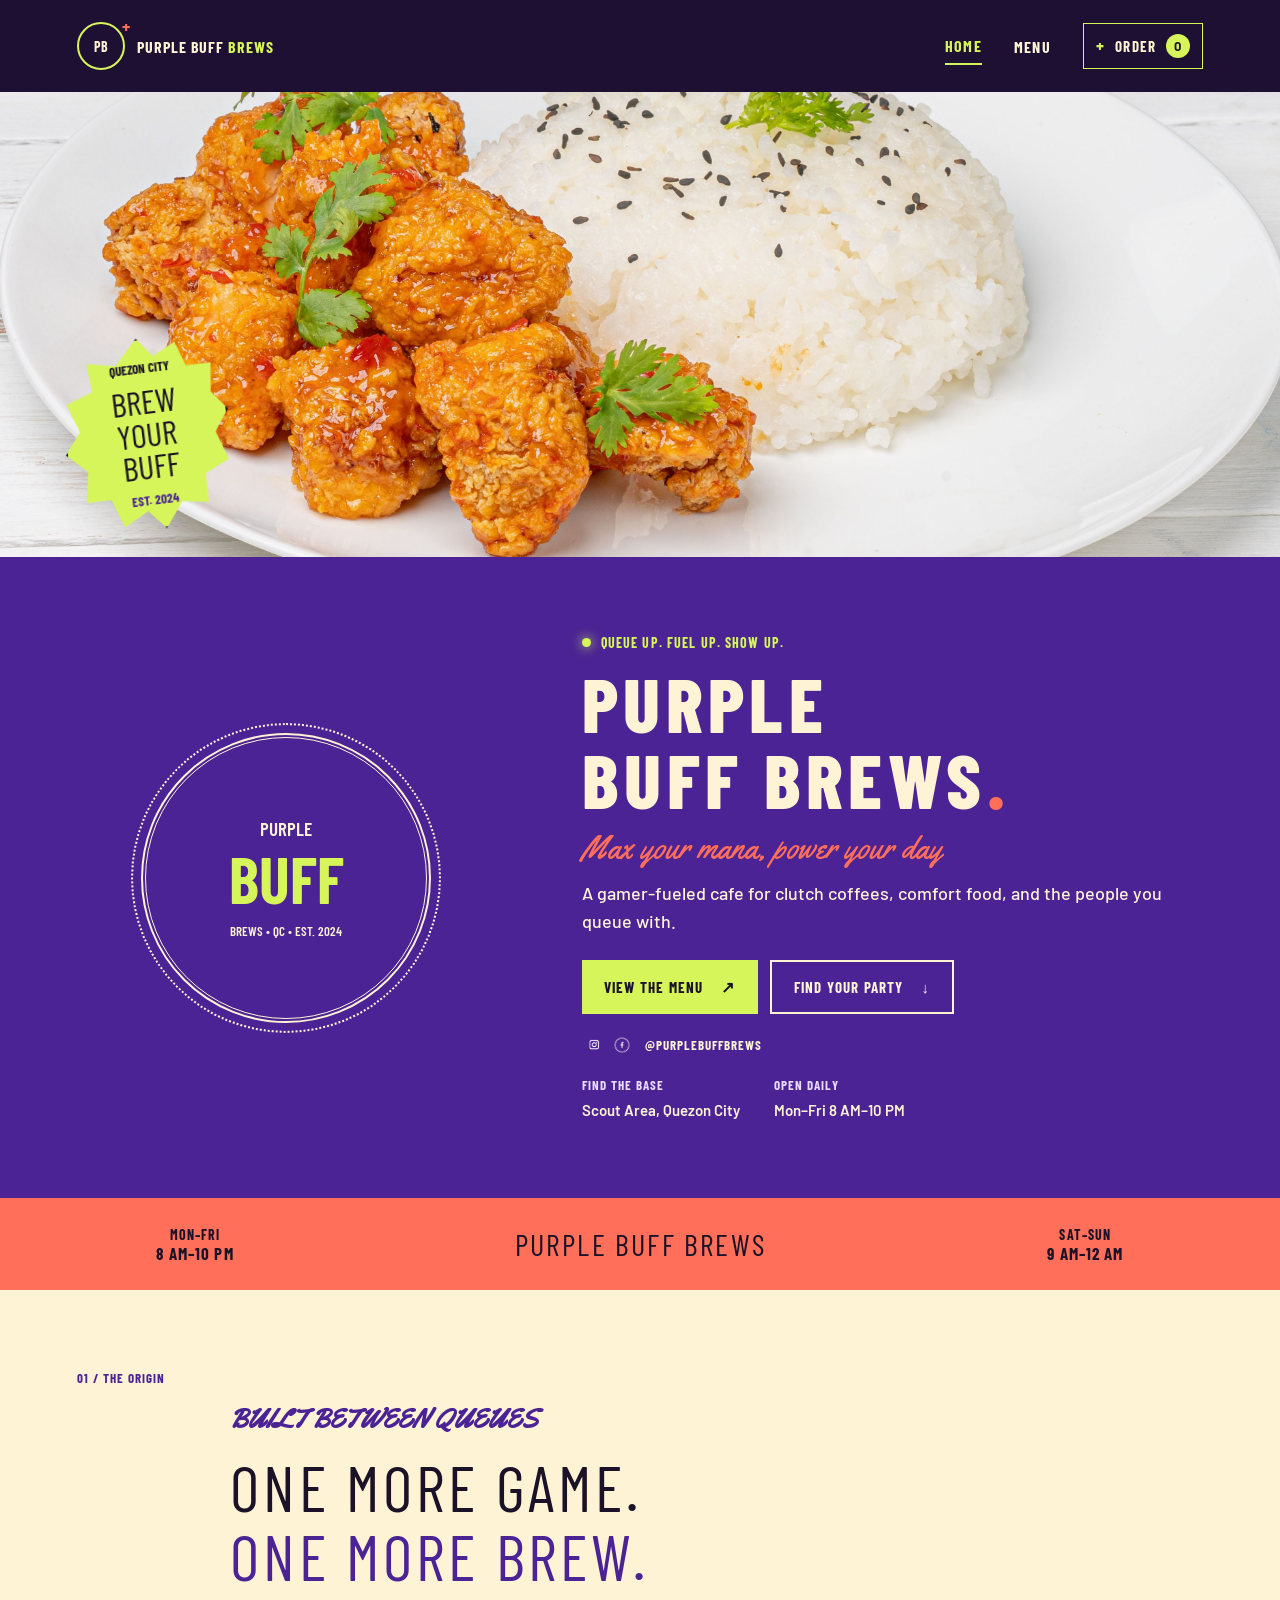
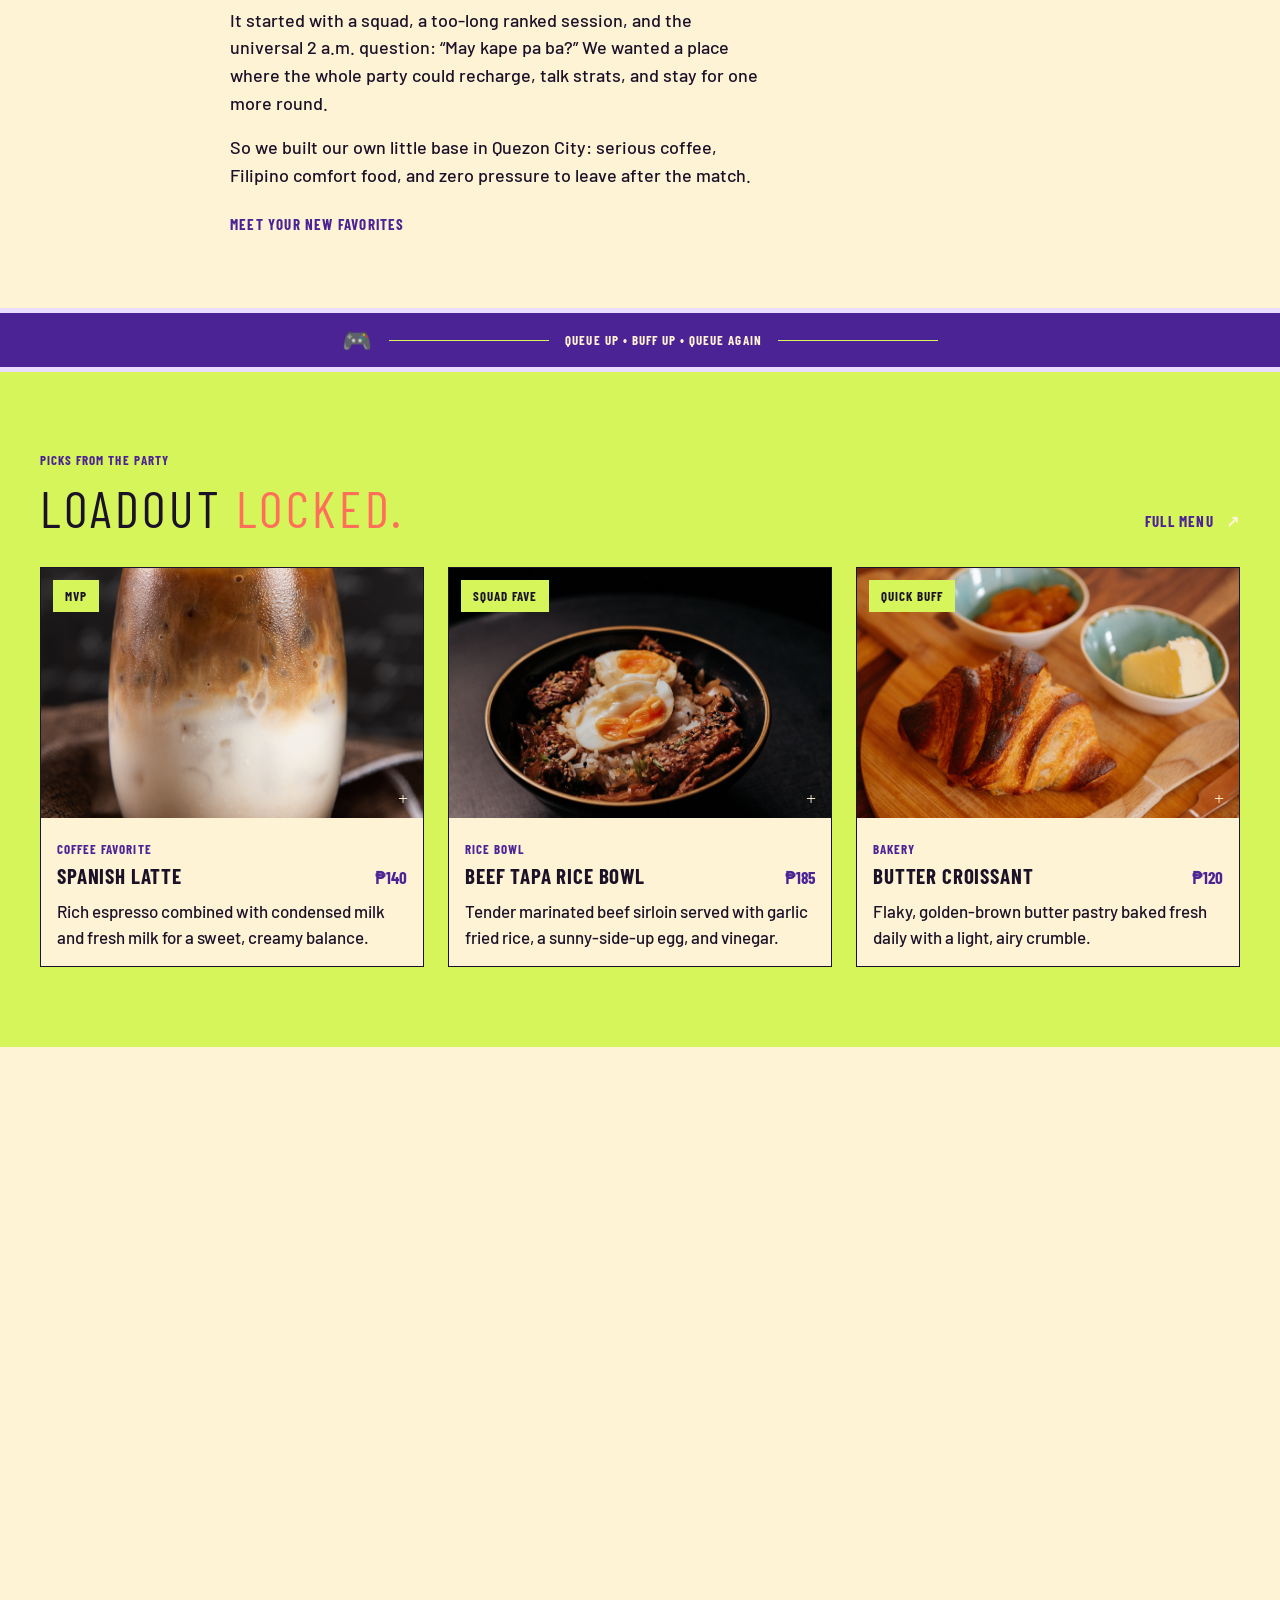
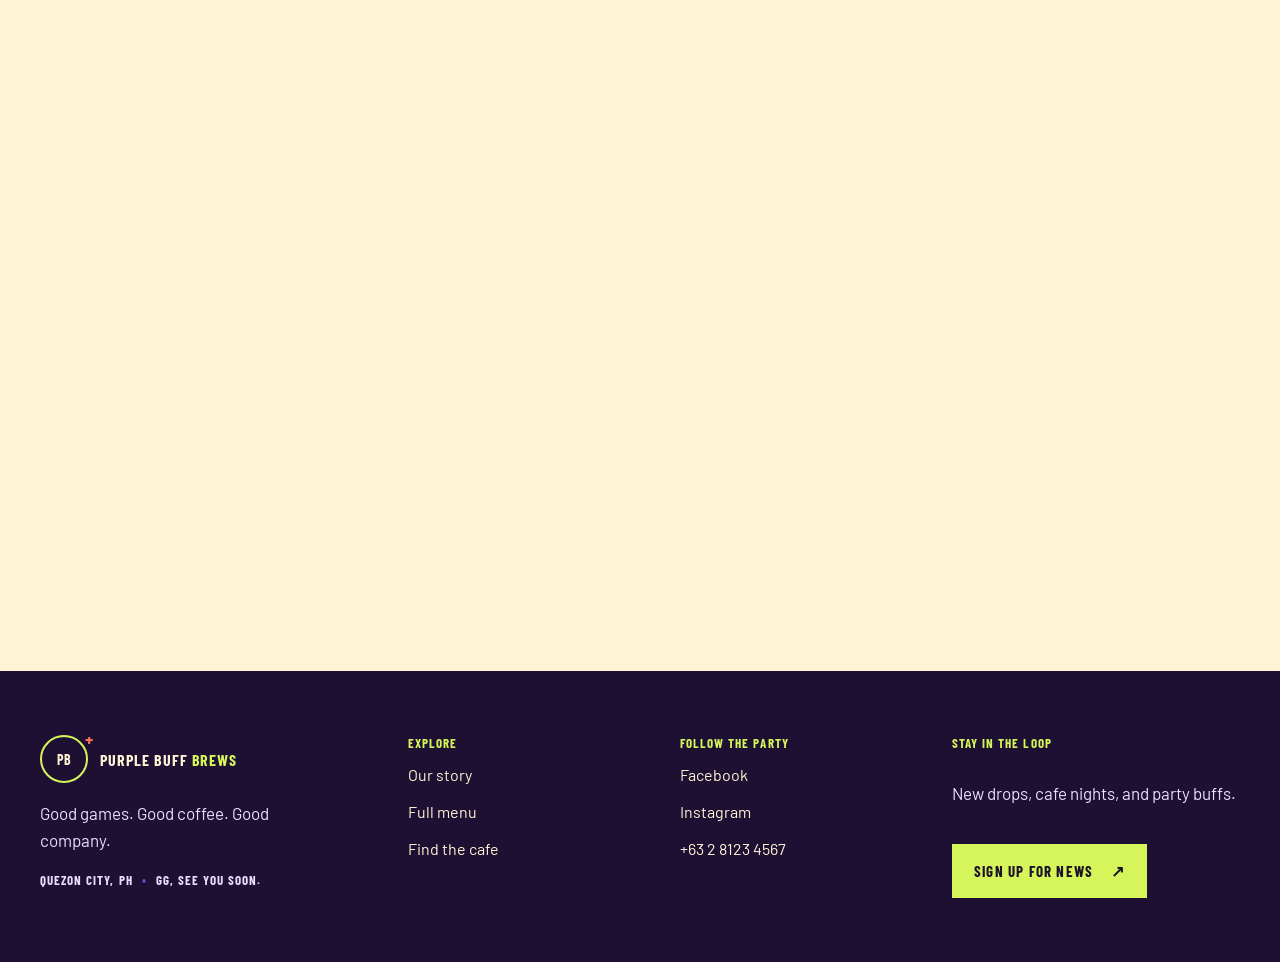
==== commit bed834bc: "Redesigned homepage, added animated slider, tightened icon spacing." ====
--- a/index.html
+++ b/index.html
@@ -8,10 +8,10 @@
     <title>Purple Buff Brews | Mana for the next match</title>
     <link rel="preconnect" href="https://fonts.googleapis.com">
     <link rel="preconnect" href="https://fonts.gstatic.com" crossorigin>
-    <link href="https://fonts.googleapis.com/css2?family=Anton&family=Caveat:wght@600;700&family=DM+Sans:wght@400;500;600;700&display=swap" rel="stylesheet">
+    <link href="https://fonts.googleapis.com/css2?family=Barlow+Condensed:wght@700;800&family=Barlow:wght@500;600;700&family=Yellowtail&display=swap" rel="stylesheet">
     <link rel="stylesheet" href="style.css">
 </head>
-<body>
+<body class="home-page">
     <header class="site-header">
         <a class="brand-lockup" href="index.html" aria-label="Purple Buff Brews home">
             <span class="brand-mark" aria-hidden="true">PB<span>+</span></span>
@@ -29,27 +29,37 @@
 
     <main>
         <section class="hero" id="home">
+            <div class="hero-art" id="hero-slider" onmouseover="pauseHeroSlider(event)" onmouseout="resumeHeroSlider(event)">
+                <img class="hero-photo hero-slide is-active" id="hero-slide-0" src="images/Meals/Crispy Chicken Popcorn Rice.jpg" alt="Crispy chicken popcorn with rice">
+                <img class="hero-photo hero-slide" id="hero-slide-1" src="images/Meals/Beef Tapa Rice Bowl.jpg" alt="Beef tapa rice bowl with garlic rice and egg">
+                <img class="hero-photo hero-slide" id="hero-slide-2" src="images/Meals/Pork BBQ Rice Plate.jpg" alt="Pork barbecue rice plate">
+                <img class="hero-photo hero-slide" id="hero-slide-3" src="images/Meals/Bangus Sisig Rice Bowl.jpg" alt="Bangus sisig rice bowl">
+                <div class="hero-shade" aria-hidden="true"></div>
+                <div class="hero-badge"><span>QUEZON CITY</span><strong>BREW<br>YOUR<br>BUFF</strong><small>EST. 2024</small></div>
+                <span class="art-spark spark-one" aria-hidden="true">✳</span><span class="art-spark spark-two" aria-hidden="true">✦</span>
+            </div>
             <div class="hero-copy">
-                <p class="eyebrow"><span class="status-dot"></span> QUEUE UP. FUEL UP. SHOW UP.</p>
-                <h1>PURPLE<br><span>BUFF</span> BREWS<span class="hero-period">.</span></h1>
-                <p class="hero-tagline">Max your mana, Power your day</p>
-                <p class="hero-description">A gamer-fueled cafe for clutch coffees, comfort food, and the people you queue with.</p>
-                <div class="hero-actions">
-                    <a class="button button-primary" href="menu.html">VIEW THE MENU <span aria-hidden="true">↗</span></a>
-                    <a class="button button-quiet" href="#visit">FIND YOUR PARTY <span aria-hidden="true">↓</span></a>
-                </div>
-                <div class="hero-meta">
-                    <div><span class="meta-label">FIND THE BASE</span><strong>Scout Area, Quezon City</strong></div>
-                    <div><span class="meta-label">OPEN DAILY</span><strong>Mon–Fri 8 AM–10 PM</strong></div>
+                <div class="story-stamp hero-stamp" aria-hidden="true"><span>PURPLE</span><b>BUFF</b><small>BREWS • QC • EST. 2024</small></div>
+                <div class="hero-copy-content">
+                    <p class="eyebrow"><span class="status-dot"></span> QUEUE UP. FUEL UP. SHOW UP.</p>
+                    <h1>PURPLE<br><span>BUFF</span> BREWS<span class="hero-period">.</span></h1>
+                    <p class="hero-tagline">Max your mana, power your day</p>
+                    <p class="hero-description">A gamer-fueled cafe for clutch coffees, comfort food, and the people you queue with.</p>
+                    <div class="hero-actions">
+                        <a class="button button-primary" href="menu.html">VIEW THE MENU <span aria-hidden="true">↗</span></a>
+                        <a class="button button-quiet" href="#visit">FIND YOUR PARTY <span aria-hidden="true">↓</span></a>
+                    </div>
+                    <div class="hero-social" aria-label="Follow Purple Buff Brews">
+                        <a href="https://www.instagram.com/" target="_blank" rel="noreferrer" aria-label="Purple Buff Brews on Instagram"><img src="images/social media logo/instagram logo.png" alt=""></a>
+                        <a href="https://www.facebook.com/" target="_blank" rel="noreferrer" aria-label="Purple Buff Brews on Facebook"><img src="images/social media logo/facebook logo.png" alt=""></a>
+                        <span>@PURPLEBUFFBREWS</span>
+                    </div>
+                    <div class="hero-meta">
+                        <div><span class="meta-label">FIND THE BASE</span><strong>Scout Area, Quezon City</strong></div>
+                        <div><span class="meta-label">OPEN DAILY</span><strong>Mon–Fri 8 AM–10 PM</strong></div>
+                    </div>
                 </div>
             </div>
-            <div class="hero-art">
-                <img class="hero-photo" src="images/Meals/Beef Tapa Rice Bowl.jpg" alt="Beef tapa rice bowl served with garlic rice and egg">
-                <div class="hero-shade" aria-hidden="true"></div>
-                <div class="hero-badge"><span>BEST CAFE OF THE SEASON</span><strong>LEVEL<br>UP YOUR<br>BREW</strong><small>BUFF +20</small></div>
-                <span class="art-spark spark-one" aria-hidden="true">✳</span><span class="art-spark spark-two" aria-hidden="true">✦</span>
-            </div>
-            <a class="scroll-cue" href="#story"><span></span> SCROLL TO EXPLORE</a>
         </section>
 
         <section class="hours-ribbon" aria-label="Cafe hours">
@@ -65,7 +75,6 @@
                 <p>So we built our own little base in Quezon City: serious coffee, Filipino comfort food, and zero pressure to leave after the match.</p>
                 <a class="text-link" href="menu.html">MEET YOUR NEW FAVORITES <span aria-hidden="true">→</span></a>
             </div>
-            <div class="story-stamp" aria-hidden="true"><span>PARTY</span><b>UP</b><small>QC • EST. 2024</small></div>
         </section>
 
         <div class="party-divider" aria-hidden="true"><span>🎮</span><i></i><span>QUEUE UP • BUFF UP • QUEUE AGAIN</span><i></i></div>
--- a/style.css
+++ b/style.css
@@ -1,30 +1,38 @@
 :root {
-    --color-purple: #7439b5;
-    --color-purple-bright: #bd8cff;
-    --color-bg: #241333;
-    --color-bg-raised: #3a1b4c;
-    --color-card: #fff1d2;
-    --color-accent: #d4f46e;
-    --color-accent-warm: #ff795f;
-    --color-text: #fff6df;
-    --color-muted: #d5c4dc;
-    --color-line: #795b8c;
-    --color-cream: #fff1d2;
-    --color-ink: #271431;
-    --color-violet-deep: #351642;
-    --color-pink: #ff9ab5;
-    --color-overlay: rgb(39 20 49 / 75%);
-    --color-overlay-soft: rgb(39 20 49 / 10%);
+    --purple-900: #1e1033;
+    --purple-700: #4b2394;
+    --purple-500: #7a3fc4;
+    --lavender: #e9dcff;
+    --lime: #d6f55a;
+    --coral: #ff6f59;
+    --cream: #fff3d6;
+    --ink: #1b1228;
+    --font-display: "Barlow Condensed", sans-serif;
+    --font-body: "Barlow", sans-serif;
+    --font-script: "Yellowtail", cursive;
+    --color-purple: var(--purple-700);
+    --color-purple-bright: var(--purple-500);
+    --color-bg: var(--purple-900);
+    --color-bg-raised: var(--purple-700);
+    --color-card: var(--cream);
+    --color-accent: var(--lime);
+    --color-accent-warm: var(--coral);
+    --color-text: var(--cream);
+    --color-muted: var(--lavender);
+    --color-line: var(--lavender);
+    --color-cream: var(--cream);
+    --color-ink: var(--ink);
+    --color-violet-deep: var(--purple-900);
+    --color-pink: var(--coral);
+    --color-overlay: rgb(27 18 40 / 35%);
+    --color-overlay-soft: rgb(27 18 40 / 5%);
     --color-overlay-hover: rgb(255 255 255 / 5%);
     --color-grid: color-mix(in srgb, var(--color-text) 3%, transparent);
-    --font-display: 'Anton', sans-serif;
-    --font-body: 'DM Sans', sans-serif;
-    --font-script: 'Caveat', cursive;
-    --font-size-body: 1rem;
-    --font-size-small: .75rem;
-    --font-size-nav: .875rem;
+    --font-size-body: 1.0625rem;
+    --font-size-small: .8125rem;
+    --font-size-nav: 1rem;
     --font-size-item: 1.1875rem;
-    --font-size-description: .875rem;
+    --font-size-description: 1.0625rem;
     --font-size-price: 1rem;
     --line-body: 1.6;
     --line-display: 1.08;
@@ -307,6 +315,7 @@
 
 @media (prefers-reduced-motion: reduce) {
     *, *::before, *::after { scroll-behavior: auto !important; animation-duration: .01ms !important; animation-iteration-count: 1 !important; transition-duration: .01ms !important; }
+    .home-page .hero-slide, .home-page .hero-slide.is-active { animation: none !important; transform: none !important; transition: none !important; }
 }
 
 /* Poster-style layout overrides for the existing cafe pages. */
@@ -484,6 +493,188 @@
 .motion-enabled .is-visible { opacity: 1; transform: translateY(0); }
 @keyframes nav-underline { from { transform: scaleX(0); transform-origin: left; } to { transform: scaleX(1); transform-origin: left; } }
 
+.home-page {
+    background: var(--cream);
+    color: var(--ink);
+    font-size: 17px;
+    line-height: 1.55;
+}
+
+.home-page .site-header {
+    min-height: 92px;
+    padding-inline: max(6vw, calc((100% - var(--content-width)) / 2));
+    border: 0;
+    background: var(--purple-900);
+}
+
+.home-page .brand-lockup { gap: 12px; }
+.home-page .brand-mark { width: 48px; height: 48px; border-color: var(--lime); color: var(--cream); }
+.home-page .brand-mark span { color: var(--coral); }
+.home-page .brand-name { color: var(--cream); font-size: 16px; letter-spacing: .06em; }
+.home-page .brand-name b { color: var(--lime); }
+.home-page .site-nav { gap: 32px; }
+.home-page .nav-link { color: var(--cream); font-size: 16px; letter-spacing: .08em; }
+.home-page .nav-link:hover, .home-page .nav-link-active { color: var(--lime); }
+.home-page .nav-link-active::after { height: 2px; background: var(--lime); }
+.home-page .nav-cart { min-height: 46px; border-color: var(--lime); color: var(--cream); font-size: 15px; letter-spacing: .08em; }
+.home-page .nav-cart b { min-width: 24px; height: 24px; background: var(--lime); color: var(--ink); font-size: 13px; }
+.home-page .nav-toggle { border-color: var(--lime); }
+
+.home-page .hero {
+    display: flex;
+    flex-direction: column;
+    gap: 0;
+    min-height: 0;
+    padding: 0;
+    overflow: visible;
+    background: var(--purple-700);
+}
+
+.home-page .hero::before, .home-page .hero-shade, .home-page .hero .art-spark { display: none; }
+.home-page .hero-art {
+    order: -1;
+    flex: auto;
+    width: 100%;
+    min-height: 0;
+    aspect-ratio: 2.75 / 1;
+    overflow: hidden;
+    border: 0;
+    border-radius: 0;
+    background: var(--purple-900);
+}
+.home-page .hero-photo { width: 100%; height: 100%; object-fit: cover; object-position: center 54%; }
+.home-page .hero-slide { z-index: 0; opacity: 0; transform: scale(1); transition: opacity 1s ease; }
+.home-page .hero-slide.is-active { z-index: 1; opacity: 1; animation: hero-slide-zoom 5s linear both; }
+.home-page .hero-badge {
+    top: auto;
+    right: auto;
+    bottom: 28px;
+    left: max(5vw, calc((100% - 1160px) / 2));
+    width: clamp(132px, 13vw, 176px);
+    padding: 20px;
+    border: 2px solid var(--ink);
+    border-radius: 0;
+    outline: 0;
+    clip-path: polygon(50% 0%, 59% 10%, 73% 4%, 78% 17%, 93% 17%, 91% 32%, 100% 42%, 91% 53%, 97% 68%, 82% 74%, 82% 89%, 66% 87%, 55% 100%, 45% 90%, 30% 97%, 24% 82%, 9% 82%, 12% 66%, 0% 56%, 10% 45%, 4% 30%, 20% 25%, 19% 10%, 36% 13%);
+    background: var(--lime);
+    color: var(--ink);
+    box-shadow: 5px 5px 0 var(--ink);
+    transform: rotate(-7deg);
+}
+@keyframes hero-slide-zoom { from { transform: scale(1); } to { transform: scale(1.05); } }
+.home-page .hero-badge span, .home-page .hero-badge small { font-size: 13px; }
+.home-page .hero-badge strong { margin-block: 9px; font-size: clamp(24px, 2.6vw, 34px); line-height: .98; }
+.home-page .hero-copy {
+    display: grid;
+    grid-template-columns: minmax(220px, .8fr) minmax(0, 1.2fr);
+    align-items: center;
+    gap: clamp(36px, 7vw, 104px);
+    width: 100%;
+    max-width: none;
+    padding: clamp(56px, 6vw, 84px) max(6vw, calc((100% - 1120px) / 2));
+    background: var(--purple-700);
+    color: var(--cream);
+}
+.home-page .hero-stamp {
+    position: relative;
+    width: min(100%, 310px);
+    height: auto;
+    aspect-ratio: 1;
+    margin: 0 auto;
+    border: 2px dotted var(--cream);
+    outline: 2px solid var(--cream);
+    outline-offset: -12px;
+    color: var(--cream);
+    font-size: 19px;
+    transform: none;
+}
+.home-page .hero-stamp::before { position: absolute; inset: 12px; border: 1px solid var(--cream); border-radius: 50%; content: ''; }
+.home-page .hero-stamp b { color: var(--lime); font-size: 64px; }
+.home-page .hero-stamp small { z-index: 1; color: var(--cream); font-size: 13px; }
+.home-page .hero-copy-content { min-width: 0; max-width: 650px; }
+.home-page .hero .eyebrow { gap: 10px; margin-bottom: 14px; color: var(--lime); font-size: 14px; letter-spacing: .08em; }
+.home-page .status-dot { width: 9px; height: 9px; }
+.home-page .hero h1 { margin: 0; color: var(--cream); font-size: clamp(54px, 6vw, 82px); font-weight: 800; letter-spacing: .07em; line-height: .98; }
+.home-page .hero h1 > span:first-child { color: var(--lime); }
+.home-page .hero-period { color: var(--coral); }
+.home-page .hero-tagline { margin: 12px 0; color: var(--coral); font: 32px/1.25 var(--font-script); }
+.home-page .hero-description { max-width: 590px; color: var(--cream); font-size: 18px; font-weight: 500; line-height: 1.55; }
+.home-page .hero-actions { gap: 12px; margin-top: 24px; }
+.home-page .button { min-height: 54px; gap: 18px; padding-inline: 22px; font-size: 15px; letter-spacing: .08em; }
+.home-page .button-primary { border: 0; background: var(--lime); color: var(--ink); box-shadow: none; }
+.home-page .button-primary:hover { background: var(--coral); }
+.home-page .button-primary span { color: var(--ink); }
+.home-page .button-quiet { border-color: var(--cream); color: var(--cream); }
+.home-page .hero-social { display: flex; align-items: center; gap: 4px; margin-top: 19px; color: var(--cream); font: 700 13px var(--font-display); letter-spacing: .08em; }
+.home-page .hero-social a { display: grid; place-items: center; width: 24px; height: 24px; }
+.home-page .hero-social img { display: block; width: 20px; height: 20px; object-fit: contain; }
+.home-page .hero-social > span { margin-left: 7px; }
+.home-page .hero-meta { gap: 34px; margin-top: 20px; }
+.home-page .hero-meta > div { gap: 5px; }
+.home-page .hero-meta .meta-label { color: var(--lavender); font-size: 13px; letter-spacing: .08em; }
+.home-page .hero-meta strong { color: var(--cream); font-size: 15px; font-weight: 600; }
+.home-page .scroll-cue { display: none; }
+
+.home-page .hours-ribbon {
+    min-height: 92px;
+    background: var(--coral);
+    color: var(--ink);
+    background-image: none;
+}
+.home-page .hours-ribbon span { font-size: 14px; letter-spacing: .08em; }
+.home-page .hours-ribbon span b { font-size: 17px; }
+.home-page .hours-ribbon strong { font-size: 30px; letter-spacing: .08em; }
+.home-page .story-section {
+    display: block;
+    width: 100%;
+    padding: 72px max(6vw, calc((100% - var(--content-width)) / 2));
+    background: var(--cream);
+}
+.home-page .section-index { margin-bottom: 16px; color: var(--purple-700); font-size: 13px; letter-spacing: .08em; }
+.home-page .story-content { max-width: 820px; margin-inline: auto; }
+.home-page .story-content .eyebrow, .home-page .photo-strip-heading .eyebrow { color: var(--purple-700); font-size: 26px; }
+.home-page .story-content h2 { color: var(--ink); font-size: clamp(42px, 5vw, 64px); letter-spacing: .06em; }
+.home-page .story-content h2 span { color: var(--purple-700); }
+.home-page .story-content > p:not(.eyebrow) { color: var(--ink); font-size: 18px; font-weight: 500; line-height: 1.55; }
+.home-page .text-link { font-size: 15px; letter-spacing: .08em; }
+
+.home-page .party-divider {
+    min-height: 54px;
+    border-block: 5px solid var(--lavender);
+    background: var(--purple-700);
+    color: var(--cream);
+    font-size: 13px;
+    letter-spacing: .08em;
+}
+.home-page .featured-section { padding-block: 80px; background: var(--lime); }
+.home-page .featured-section .eyebrow, .home-page .featured-section .item-type { color: var(--purple-700); font-size: 13px; letter-spacing: .08em; }
+.home-page .section-heading h2 { font-size: clamp(38px, 4vw, 54px); letter-spacing: .07em; }
+.home-page .featured-grid { gap: 24px; }
+.home-page .featured-card { overflow: hidden; border: 1px solid var(--ink); box-shadow: none; }
+.home-page .featured-card:hover { transform: translateY(-4px); box-shadow: 0 8px 18px rgb(27 18 40 / 14%); }
+.home-page .featured-visual { min-height: 250px; }
+.home-page .visual-tag { font-size: 13px; letter-spacing: .08em; }
+.home-page .featured-info h3 { font-size: 21px; font-weight: 700; letter-spacing: .04em; text-transform: uppercase; }
+.home-page .item-price { font-size: 17px; }
+.home-page .featured-card > p { font-size: 17px; font-weight: 500; line-height: 1.55; }
+.home-page .photo-strip { padding-block: 80px; background: var(--lavender); color: var(--ink); }
+.home-page .photo-strip-heading .eyebrow { color: var(--purple-700); }
+.home-page .photo-strip-heading h2 { font-size: clamp(36px, 4vw, 54px); letter-spacing: .07em; }
+.home-page .photo-strip-heading h2 span { color: var(--coral); }
+.home-page .photo-carousel { border: 0; box-shadow: none; }
+.home-page .carousel-caption { background: var(--purple-900); font-size: 13px; letter-spacing: .08em; }
+.home-page .visit-section { background: var(--purple-700); }
+.home-page .visit-inner { padding-block: 80px; }
+.home-page .visit-copy .eyebrow { font-size: 13px; }
+.home-page .visit-copy h2 { font-size: clamp(42px, 5vw, 64px); letter-spacing: .06em; }
+.home-page .visit-copy > p:not(.eyebrow), .home-page .detail-block strong { font-size: 17px; font-weight: 500; line-height: 1.55; }
+.home-page .meta-label, .home-page .detail-block a, .home-page .open-note { font-size: 13px; letter-spacing: .08em; }
+.home-page .site-footer { padding-block: 64px; background: var(--purple-900); }
+.home-page .footer-brand > p, .home-page .footer-signup > p { color: var(--lavender); font-size: 17px; }
+.home-page .footer-note, .home-page .footer-links strong, .home-page .footer-signup > strong { font-size: 13px; letter-spacing: .08em; }
+.home-page .footer-links a { font-size: 16px; }
+.home-page .footer-signup .button { background: var(--lime); color: var(--ink); }
+
 @media (max-width: 850px) {
     .site-footer { grid-template-columns: repeat(2, minmax(0, 1fr)); gap: var(--space-5); }
     .story-section { grid-template-columns: minmax(0, .55fr) 2fr .65fr; gap: var(--space-4); }
@@ -557,4 +748,64 @@
     .visit-details { grid-template-columns: minmax(0, 1fr); }
     .menu-card { grid-template-columns: 5.75rem minmax(0, 1fr); }
     .order-totals { align-items: start; flex-direction: column; }
+}
+
+@media (max-width: 1024px) {
+    .home-page .hero-copy { gap: 40px; }
+    .home-page .hero-stamp { width: min(100%, 260px); }
+    .home-page .hero-art { aspect-ratio: 2.4 / 1; }
+}
+
+@media (max-width: 850px) {
+    .home-page .site-header { padding-inline: 5%; }
+    .home-page .site-nav { gap: 22px; }
+    .home-page .hero-art { transform: none; }
+    .home-page .hero-copy { grid-template-columns: minmax(170px, .7fr) minmax(0, 1.3fr); gap: 30px; }
+    .home-page .hero-stamp { width: min(100%, 220px); }
+    .home-page .hero-stamp b { font-size: 52px; }
+    .home-page .featured-grid { grid-template-columns: repeat(2, minmax(0, 1fr)); }
+    .home-page .site-footer { grid-template-columns: repeat(2, minmax(0, 1fr)); }
+}
+
+@media (max-width: 767px) {
+    .home-page .site-header { min-height: 72px; padding-inline: 20px; }
+    .home-page .brand-mark { width: 42px; height: 42px; }
+    .home-page .brand-name { font-size: 14px; }
+    .home-page .hero-art { aspect-ratio: 4 / 3; transform: none; }
+    .home-page .hero-photo { object-position: center 52%; }
+    .home-page .hero-badge { bottom: 18px; left: 22px; width: clamp(104px, 30vw, 132px); padding: 13px; }
+    .home-page .hero-badge span, .home-page .hero-badge small { display: block; font-size: 12px; }
+    .home-page .hero-badge strong { margin-block: 5px; font-size: clamp(18px, 6vw, 24px); }
+    .home-page .hero-copy { grid-template-columns: minmax(0, 1fr); gap: 28px; padding: 48px 22px; }
+    .home-page .hero-stamp { width: 164px; }
+    .home-page .hero-stamp b { font-size: 44px; }
+    .home-page .hero-stamp small { font-size: 12px; }
+    .home-page .hero h1 { font-size: clamp(48px, 13vw, 66px); }
+    .home-page .hero-tagline { font-size: 28px; }
+    .home-page .hero-actions { gap: 8px; }
+    .home-page .hero-actions .button { flex: 1 1 145px; min-height: 50px; gap: 8px; padding-inline: 12px; font-size: 14px; }
+    .home-page .hero-meta { flex-direction: row; flex-wrap: wrap; gap: 16px 24px; }
+    .home-page .hours-ribbon { min-height: 0; gap: 8px 18px; padding: 18px 16px; }
+    .home-page .hours-ribbon strong { font-size: 23px; }
+    .home-page .story-section, .home-page .featured-section, .home-page .photo-strip { padding: 48px 22px; }
+    .home-page .story-content h2, .home-page .visit-copy h2 { font-size: clamp(40px, 10vw, 54px); }
+    .home-page .section-heading { align-items: start; }
+    .home-page .section-heading h2 { font-size: clamp(36px, 9vw, 46px); }
+    .home-page .featured-grid { grid-template-columns: minmax(0, 1fr); }
+    .home-page .featured-visual { min-height: 225px; }
+    .home-page .photo-strip-heading { align-items: start; }
+    .home-page .photo-carousel { aspect-ratio: 1.2 / 1; }
+    .home-page .visit-inner { padding-block: 48px; }
+    .home-page .visit-details { grid-template-columns: minmax(0, 1fr); }
+    .home-page .site-footer { gap: 28px 18px; padding: 48px 22px; }
+    .home-page .footer-brand, .home-page .footer-signup { grid-column: 1 / -1; }
+    .home-page .footer-signup .button { width: 100%; justify-content: space-between; }
+}
+
+@media (max-width: 390px) {
+    .home-page .hero-copy { padding-inline: 18px; }
+    .home-page .hero .eyebrow { font-size: 13px; }
+    .home-page .hero-meta { flex-direction: column; gap: 12px; }
+    .home-page .site-footer { grid-template-columns: minmax(0, 1fr); }
+    .home-page .footer-brand, .home-page .footer-signup { grid-column: auto; }
 }
